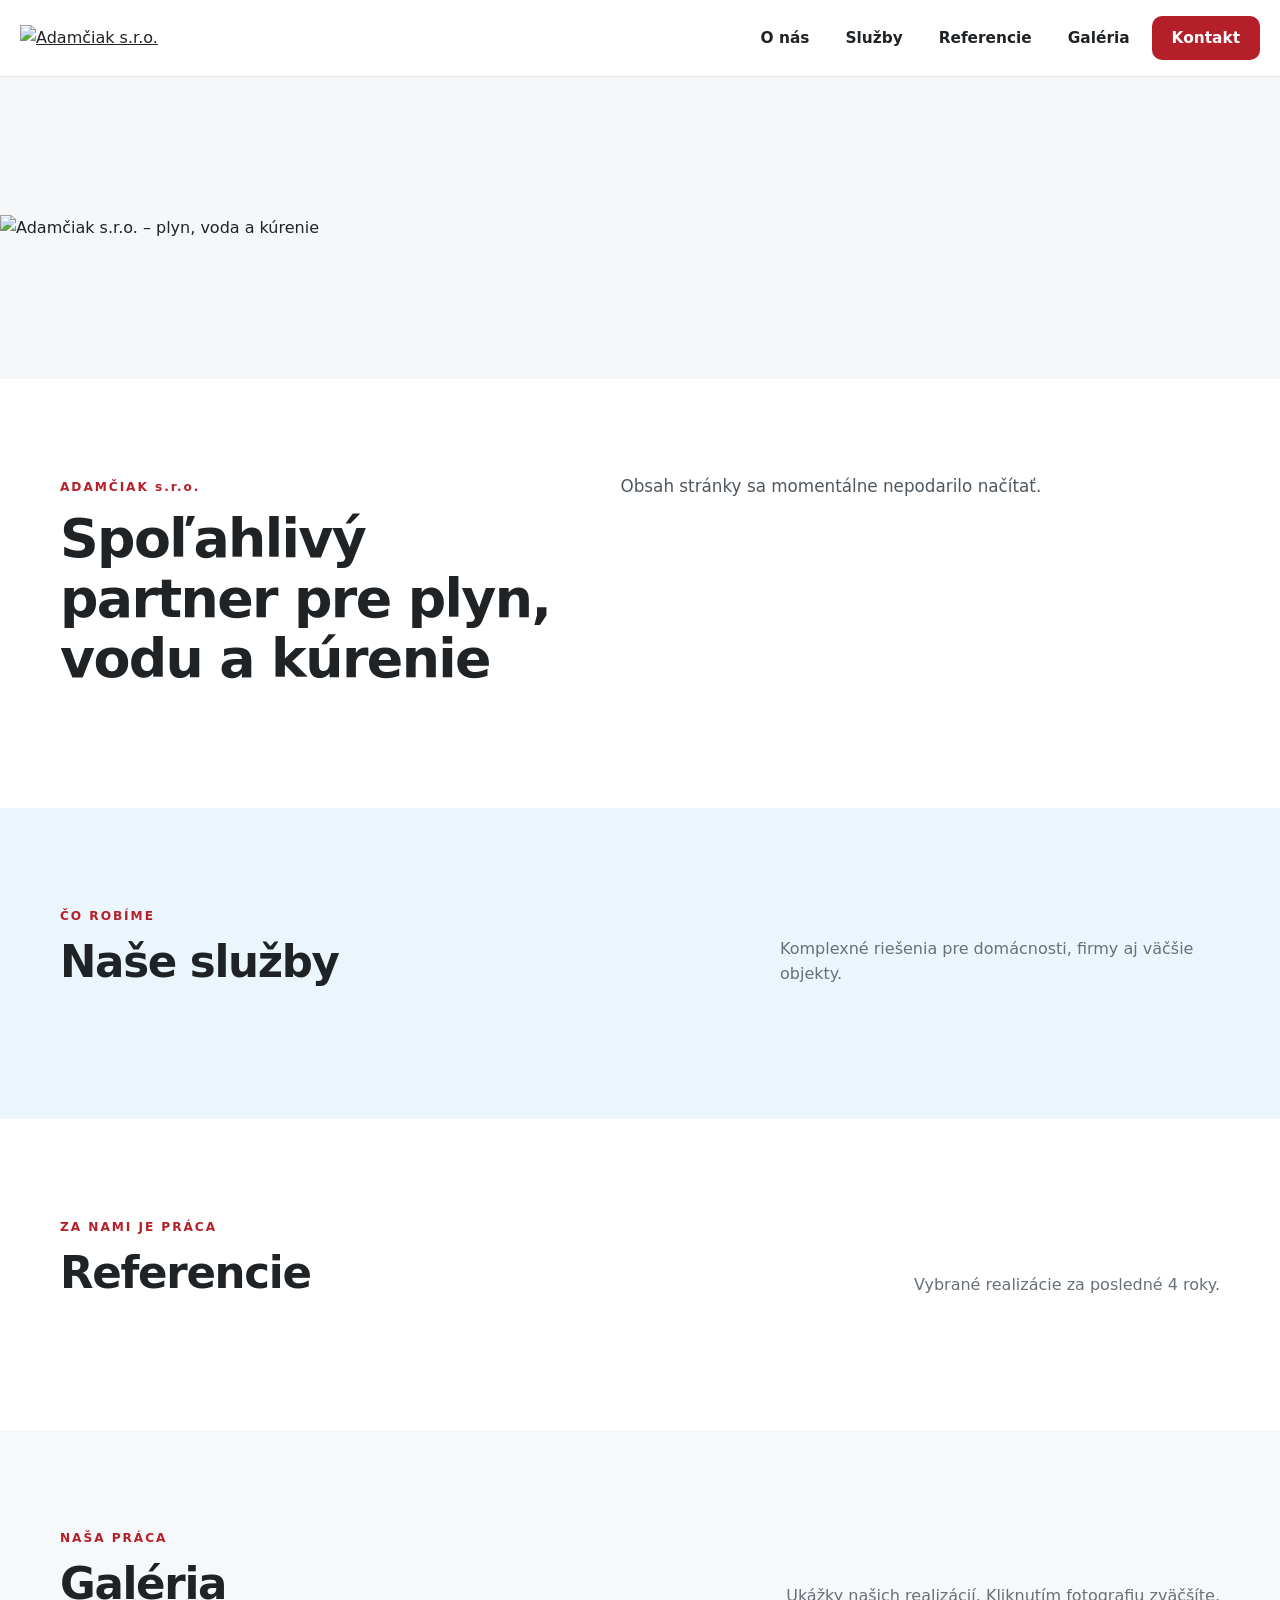
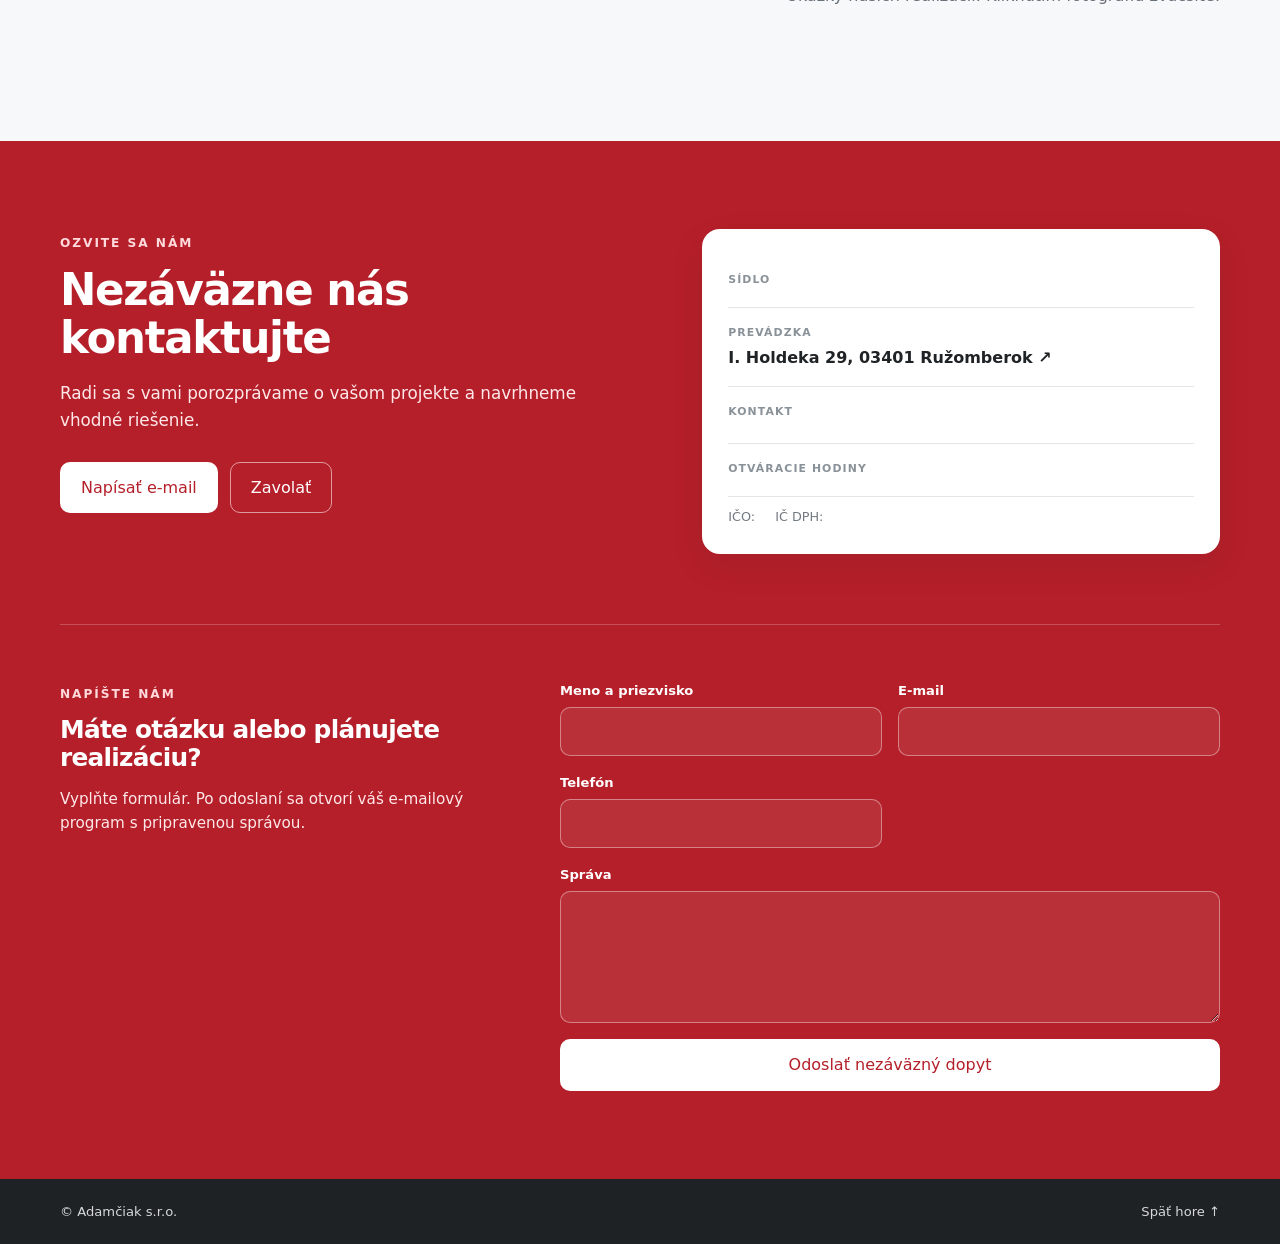
==== index.html @ 1a9e589e "Add files via upload" ====
<!doctype html>
<html lang="sk">
<head>
  <meta charset="utf-8">
  <meta name="viewport" content="width=device-width, initial-scale=1">
  <meta name="description" content="Adamčiak s.r.o. – plyn, voda, kúrenie, tepelné čerpadlá, solárne systémy, servis a odborné prehliadky.">
  <title>Adamčiak s.r.o. | Plyn • Voda • Kúrenie</title>
  <link rel="icon" href="assets/logo.png">
  <link rel="stylesheet" href="styles.css">
</head>
<body>
  <header class="site-header" id="top">
    <div class="nav-wrap">
      <a class="brand" href="#top" aria-label="Adamčiak s.r.o. – domov">
        <img src="assets/logo.png" alt="Adamčiak s.r.o.">
      </a>
      <button class="menu-toggle" aria-label="Otvoriť menu" aria-expanded="false">☰</button>
      <nav class="main-nav">
        <a href="#o-nas">O nás</a>
        <a href="#sluzby">Služby</a>
        <a href="#referencie">Referencie</a>
        <a href="#galeria">Galéria</a>
        <a href="#kontakt" class="nav-cta">Kontakt</a>
      </nav>
    </div>
  </header>

  <main>
    <section class="hero" aria-label="Adamčiak s.r.o.">
      <img src="assets/hero.png" alt="Adamčiak s.r.o. – plyn, voda a kúrenie">
    </section>

    <section class="intro section">
      <div class="container intro-grid">
        <div>
          <span class="eyebrow">ADAMČIAK s.r.o.</span>
          <h1 id="about-title">Spoľahlivý partner pre plyn, vodu a kúrenie</h1>
        </div>
        <div id="about-copy"></div>
      </div>
      <div class="container pillar-row" id="pillars"></div>
    </section>

    <section class="section services-section" id="sluzby">
      <div class="container">
        <div class="section-heading">
          <div>
            <span class="eyebrow">ČO ROBÍME</span>
            <h2>Naše služby</h2>
          </div>
          <p>Komplexné riešenia pre domácnosti, firmy aj väčšie objekty.</p>
        </div>
        <div class="services-grid" id="services-grid"></div>
      </div>
    </section>

    <section class="section references-section" id="referencie">
      <div class="container">
        <div class="section-heading">
          <div>
            <span class="eyebrow">ZA NAMI JE PRÁCA</span>
            <h2>Referencie</h2>
          </div>
          <p>Vybrané realizácie za posledné 4 roky.</p>
        </div>
        <div class="references-list" id="references-list"></div>
      </div>
    </section>

    <section class="section gallery-section" id="galeria">
      <div class="container">
        <div class="section-heading">
          <div>
            <span class="eyebrow">NAŠA PRÁCA</span>
            <h2>Galéria</h2>
          </div>
          <p>Ukážky našich realizácií. Kliknutím fotografiu zväčšíte.</p>
        </div>
        <div class="gallery-grid" id="gallery-grid"></div>
      </div>
    </section>

    <section class="section blog-section" id="blog" hidden>
      <div class="container">
        <div class="section-heading">
          <div>
            <span class="eyebrow">NOVINKY</span>
            <h2>Blog</h2>
          </div>
          <p>Novinky a užitočné informácie od Adamčiak s.r.o.</p>
        </div>
        <div class="blog-grid" id="blog-grid"></div>
      </div>
    </section>

    <section class="contact-section" id="kontakt">
      <div class="container contact-grid">
        <div>
          <span class="eyebrow eyebrow-light">OZVITE SA NÁM</span>
          <h2>Nezáväzne nás kontaktujte</h2>
          <p>Radi sa s vami porozprávame o vašom projekte a navrhneme vhodné riešenie.</p>
          <div class="contact-actions">
            <a id="email-button" class="button button-light" href="#">Napísať e-mail</a>
            <a id="phone-button" class="button button-outline" href="#">Zavolať</a>
          </div>
        </div>

        <div class="contact-card">
          <div class="contact-item">
            <span class="contact-label">Sídlo</span>
            <span id="registered-address"></span>
          </div>
          <div class="contact-item">
            <span class="contact-label">Prevádzka</span>
            <a id="map-link" href="#" target="_blank" rel="noopener">I. Holdeka 29, 03401 Ružomberok <span>↗</span></a>
          </div>
          <div class="contact-item">
            <span class="contact-label">Kontakt</span>
            <a id="contact-email" href="#"></a>
            <a id="contact-phone" href="#"></a>
          </div>
          <div class="contact-item">
            <span class="contact-label">Otváracie hodiny</span>
            <span id="hours"></span>
          </div>
          <div class="contact-meta">
            <span>IČO: <strong id="ico"></strong></span>
            <span>IČ DPH: <strong id="icdph"></strong></span>
          </div>
        </div>
      </div>

      <div class="container form-wrap">
        <div class="form-intro">
          <span class="eyebrow eyebrow-light">NAPÍŠTE NÁM</span>
          <h3>Máte otázku alebo plánujete realizáciu?</h3>
          <p>Vyplňte formulár. Po odoslaní sa otvorí váš e-mailový program s pripravenou správou.</p>
        </div>
        <form id="contact-form" class="contact-form">
          <label>Meno a priezvisko<input name="name" required autocomplete="name"></label>
          <label>E-mail<input name="email" type="email" required autocomplete="email"></label>
          <label>Telefón<input name="phone" autocomplete="tel"></label>
          <label>Správa<textarea name="message" rows="5" required></textarea></label>
          <button class="button button-light" type="submit">Odoslať nezáväzný dopyt</button>
        </form>
      </div>
    </section>
  </main>

  <footer class="footer">
    <div class="container footer-inner">
      <span>© <span id="year"></span> Adamčiak s.r.o.</span>
      <a href="#top">Späť hore ↑</a>
    </div>
  </footer>

  <div class="lightbox" id="lightbox" aria-hidden="true">
    <button class="lightbox-close" aria-label="Zavrieť">×</button>
    <button class="lightbox-prev" aria-label="Predchádzajúca fotografia">‹</button>
    <img id="lightbox-image" alt="">
    <button class="lightbox-next" aria-label="Ďalšia fotografia">›</button>
  </div>

  <script src="script.js"></script>
</body>
</html>
---- styles.css ----
:root{
  --red:#b51f29;
  --red-dark:#941922;
  --yellow:#f2b90b;
  --blue:#126db3;
  --blue-light:#eaf6fb;
  --ink:#202326;
  --muted:#687078;
  --line:#e3e7ea;
  --white:#fff;
  --soft:#f7f8f9;
  --shadow:0 12px 35px rgba(22,32,40,.08);
  --radius:18px;
}
*{box-sizing:border-box}
html{scroll-behavior:smooth}
body{margin:0;font-family:Inter,ui-sans-serif,system-ui,-apple-system,BlinkMacSystemFont,"Segoe UI",sans-serif;color:var(--ink);background:#fff;line-height:1.6}
img{max-width:100%;display:block}
a{color:inherit}
.container{width:min(1160px,calc(100% - 40px));margin-inline:auto}
.site-header{position:sticky;top:0;z-index:50;background:rgba(255,255,255,.96);backdrop-filter:blur(14px);border-bottom:1px solid rgba(227,231,234,.9)}
.nav-wrap{width:min(1240px,calc(100% - 32px));height:76px;margin:auto;display:flex;align-items:center;justify-content:space-between;gap:24px}
.brand{width:178px;display:block}
.brand img{width:100%;height:auto}
.main-nav{display:flex;align-items:center;gap:8px}
.main-nav a{text-decoration:none;font-weight:650;font-size:.96rem;padding:10px 14px;border-radius:10px}
.main-nav a:hover{background:var(--blue-light)}
.main-nav .nav-cta{background:var(--red);color:#fff;padding-inline:20px}
.menu-toggle{display:none;border:0;background:transparent;font-size:28px;cursor:pointer}
.hero{background:#f5f7f8;min-height:clamp(220px,33.5vh,440px);display:flex;align-items:center;justify-content:center;overflow:hidden}
.hero img{width:100%;height:100%;max-height:440px;object-fit:contain;object-position:center}
.section{padding:94px 0}
.intro{padding-bottom:70px}
.intro-grid{display:grid;grid-template-columns:.9fr 1.1fr;gap:70px;align-items:start}
.eyebrow{display:inline-block;color:var(--red);font-size:.76rem;letter-spacing:.16em;font-weight:800;margin-bottom:12px}
.eyebrow-light{color:#ffd9dc}
h1,h2,h3{line-height:1.12;letter-spacing:-.03em;margin:0}
h1{font-size:clamp(2.2rem,4.2vw,4.2rem);max-width:680px}
h2{font-size:clamp(2rem,3.4vw,3rem)}
h3{font-size:1.55rem}
#about-copy p{margin:0 0 18px;color:#4f575e;font-size:1.05rem}
#about-copy .highlight{font-size:1.13rem;color:var(--ink);font-weight:650}
#about-copy .closing{margin-top:22px}
.signature{font-weight:750;color:var(--red)}
.pillar-row{display:grid;grid-template-columns:repeat(4,1fr);gap:14px;margin-top:48px}
.pillar{border-top:4px solid var(--red);background:var(--soft);padding:20px 18px;font-weight:800}
.pillar:nth-child(2){border-color:var(--blue)}
.pillar:nth-child(3){border-color:var(--yellow)}
.pillar:nth-child(4){border-color:#2f3337}
.services-section{background:var(--blue-light)}
.section-heading{display:flex;justify-content:space-between;gap:40px;align-items:end;margin-bottom:38px}
.section-heading>p{max-width:440px;margin:0;color:var(--muted)}
.services-grid{display:grid;grid-template-columns:repeat(2,1fr);gap:16px}
.service-card{background:#fff;border:1px solid rgba(18,109,179,.1);border-radius:16px;overflow:hidden;box-shadow:0 8px 25px rgba(33,89,112,.06)}
.service-card button{width:100%;display:flex;align-items:center;justify-content:space-between;gap:20px;padding:24px 26px;border:0;background:#fff;color:var(--ink);font:inherit;font-weight:800;font-size:1.08rem;text-align:left;cursor:pointer}
.service-card button:hover{background:#fbfdfe}
.service-card .mark{width:10px;height:10px;border-radius:50%;background:var(--red);flex:0 0 auto}
.service-card:nth-child(3n+2) .mark{background:var(--blue)}
.service-card:nth-child(3n) .mark{background:var(--yellow)}
.service-card .plus{font-size:1.45rem;line-height:1;color:#87919a;transition:transform .2s}
.service-card.open .plus{transform:rotate(45deg)}
.service-details{max-height:0;overflow:hidden;transition:max-height .3s ease;background:#fff}
.service-details ul{margin:0;padding:0 26px 23px 50px;color:#5c646b}
.service-details li{margin:6px 0}
.service-card.static .service-name{padding:24px 26px;display:flex;align-items:center;gap:18px;font-weight:800;font-size:1.08rem}
.references-section{background:#fff}
.references-list{display:grid;grid-template-columns:repeat(2,1fr);gap:12px 22px;counter-reset:refs}
.reference{display:grid;grid-template-columns:38px 1fr;gap:14px;align-items:start;padding:18px 0;border-top:1px solid var(--line)}
.reference::before{counter-increment:refs;content:counter(refs,decimal-leading-zero);font-weight:850;color:var(--red);font-size:.85rem;padding-top:3px}
.reference span{color:#444c52}
.gallery-section{background:var(--soft)}
.gallery-grid{display:grid;grid-template-columns:repeat(3,1fr);gap:12px}
.gallery-item{border:0;padding:0;background:#dfe4e7;border-radius:14px;overflow:hidden;cursor:zoom-in;aspect-ratio:4/3}
.gallery-item img{width:100%;height:100%;object-fit:cover;transition:transform .35s ease}
.gallery-item:hover img{transform:scale(1.035)}
.blog-section{background:#fff}
.blog-grid{display:grid;grid-template-columns:repeat(3,1fr);gap:18px}
.blog-card{padding:24px;border:1px solid var(--line);border-radius:16px}
.blog-date{color:var(--red);font-size:.78rem;font-weight:800;letter-spacing:.08em}
.blog-card p{color:var(--muted)}
.contact-section{background:var(--red);color:#fff;padding:88px 0}
.contact-grid{display:grid;grid-template-columns:1.05fr .95fr;gap:70px;align-items:start}
.contact-section h2{max-width:620px}
.contact-section p{color:#ffe8ea;max-width:560px;font-size:1.05rem}
.contact-actions{display:flex;gap:12px;margin-top:28px;flex-wrap:wrap}
.button{display:inline-flex;align-items:center;justify-content:center;min-height:48px;padding:12px 20px;border-radius:10px;border:1px solid transparent;text-decoration:none;font-weight:800;cursor:pointer;font:inherit}
.button-light{background:#fff;color:var(--red)}
.button-outline{background:transparent;color:#fff;border-color:rgba(255,255,255,.55)}
.button-outline:hover{background:rgba(255,255,255,.1)}
.contact-card{background:#fff;color:var(--ink);border-radius:18px;padding:26px;box-shadow:var(--shadow)}
.contact-item{padding:16px 0;border-bottom:1px solid var(--line);display:flex;flex-direction:column;gap:3px}
.contact-item:last-of-type{border-bottom:0}
.contact-item a{text-decoration:none;font-weight:700}
.contact-item a:hover{color:var(--red)}
.contact-label{text-transform:uppercase;letter-spacing:.1em;font-size:.68rem;font-weight:850;color:#8a9299}
.contact-meta{display:flex;gap:20px;flex-wrap:wrap;margin-top:10px;color:#737b82;font-size:.8rem}
.form-wrap{margin-top:70px;padding-top:55px;border-top:1px solid rgba(255,255,255,.22);display:grid;grid-template-columns:.8fr 1.2fr;gap:60px}
.form-intro p{font-size:.95rem}
.contact-form{display:grid;grid-template-columns:1fr 1fr;gap:16px}
.contact-form label{display:flex;flex-direction:column;gap:6px;font-size:.82rem;font-weight:750}
.contact-form label:nth-child(4),.contact-form button{grid-column:1/-1}
.contact-form input,.contact-form textarea{font:inherit;border:1px solid rgba(255,255,255,.4);background:rgba(255,255,255,.08);color:#fff;border-radius:10px;padding:13px 14px;outline:none}
.contact-form input:focus,.contact-form textarea:focus{border-color:#fff;background:rgba(255,255,255,.12)}
.contact-form textarea{resize:vertical}
.footer{background:#1f2225;color:#d5d9dc;padding:22px 0}
.footer-inner{display:flex;justify-content:space-between;gap:20px;font-size:.82rem}
.footer a{text-decoration:none}
.lightbox{position:fixed;inset:0;background:rgba(7,10,12,.92);z-index:100;display:none;align-items:center;justify-content:center;padding:50px}
.lightbox.show{display:flex}
.lightbox img{max-width:90vw;max-height:88vh;object-fit:contain}
.lightbox button{position:absolute;border:0;background:rgba(255,255,255,.1);color:#fff;width:48px;height:48px;border-radius:50%;font-size:32px;cursor:pointer}
.lightbox-close{top:22px;right:22px}
.lightbox-prev{left:22px;top:50%;transform:translateY(-50%)}
.lightbox-next{right:22px;top:50%;transform:translateY(-50%)}
@media (max-width:900px){
  .nav-wrap{height:68px}
  .brand{width:150px}
  .menu-toggle{display:block}
  .main-nav{position:absolute;left:16px;right:16px;top:74px;background:#fff;border:1px solid var(--line);border-radius:14px;padding:8px;display:none;flex-direction:column;align-items:stretch;box-shadow:var(--shadow)}
  .main-nav.open{display:flex}
  .main-nav a{padding:13px 14px}
  .intro-grid,.contact-grid,.form-wrap{grid-template-columns:1fr;gap:34px}
  .pillar-row{grid-template-columns:repeat(2,1fr)}
  .references-list{grid-template-columns:1fr}
  .gallery-grid{grid-template-columns:repeat(2,1fr)}
  .blog-grid{grid-template-columns:1fr 1fr}
}
@media (max-width:600px){
  .container{width:min(100% - 28px,1160px)}
  .hero{min-height:190px}
  .section{padding:68px 0}
  .intro{padding-bottom:45px}
  .section-heading{display:block}
  .section-heading>p{margin-top:14px}
  .services-grid{grid-template-columns:1fr}
  .pillar-row,.gallery-grid,.blog-grid{grid-template-columns:1fr}
  .contact-section{padding:70px 0}
  .form-wrap{margin-top:52px;padding-top:45px}
  .contact-form{grid-template-columns:1fr}
  .contact-form label:nth-child(4),.contact-form button{grid-column:auto}
  .footer-inner{flex-direction:column}
  .lightbox{padding:20px}
  .lightbox-prev{left:10px}.lightbox-next{right:10px}.lightbox-close{top:10px;right:10px}
}
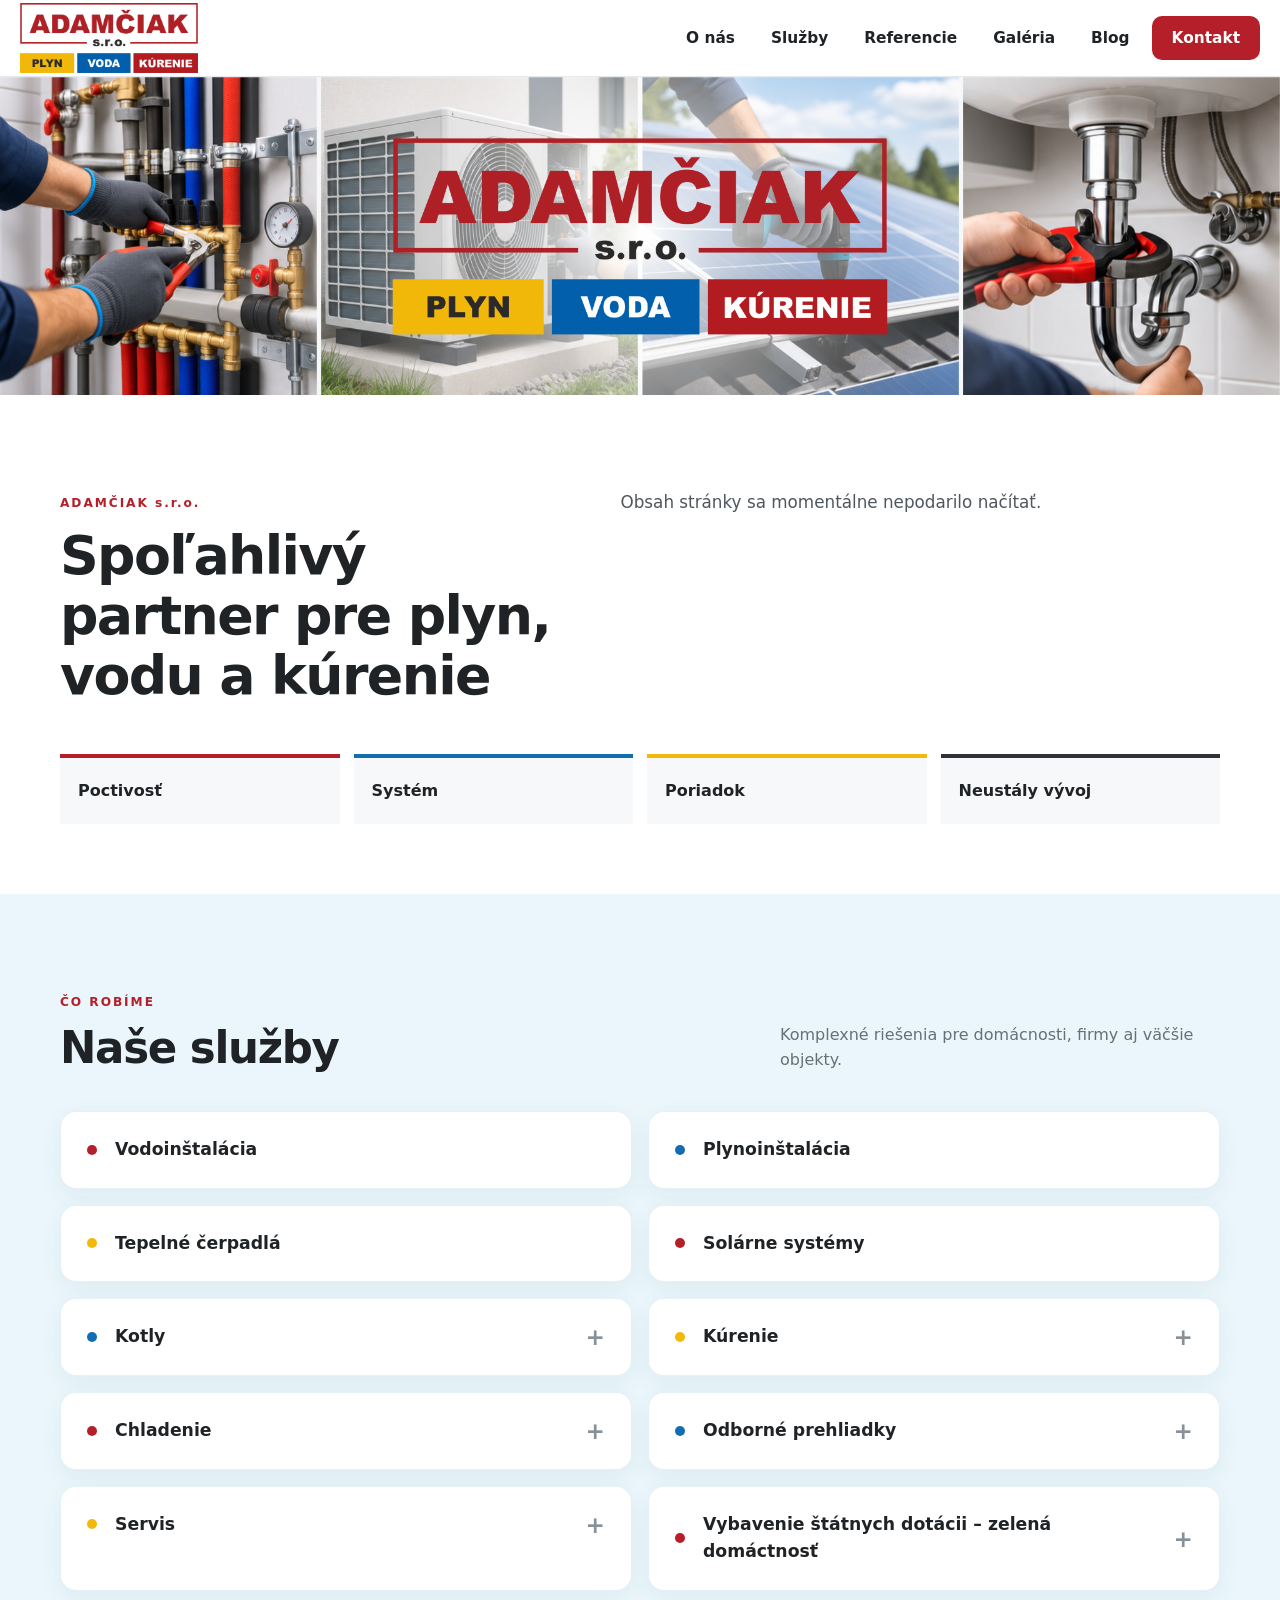
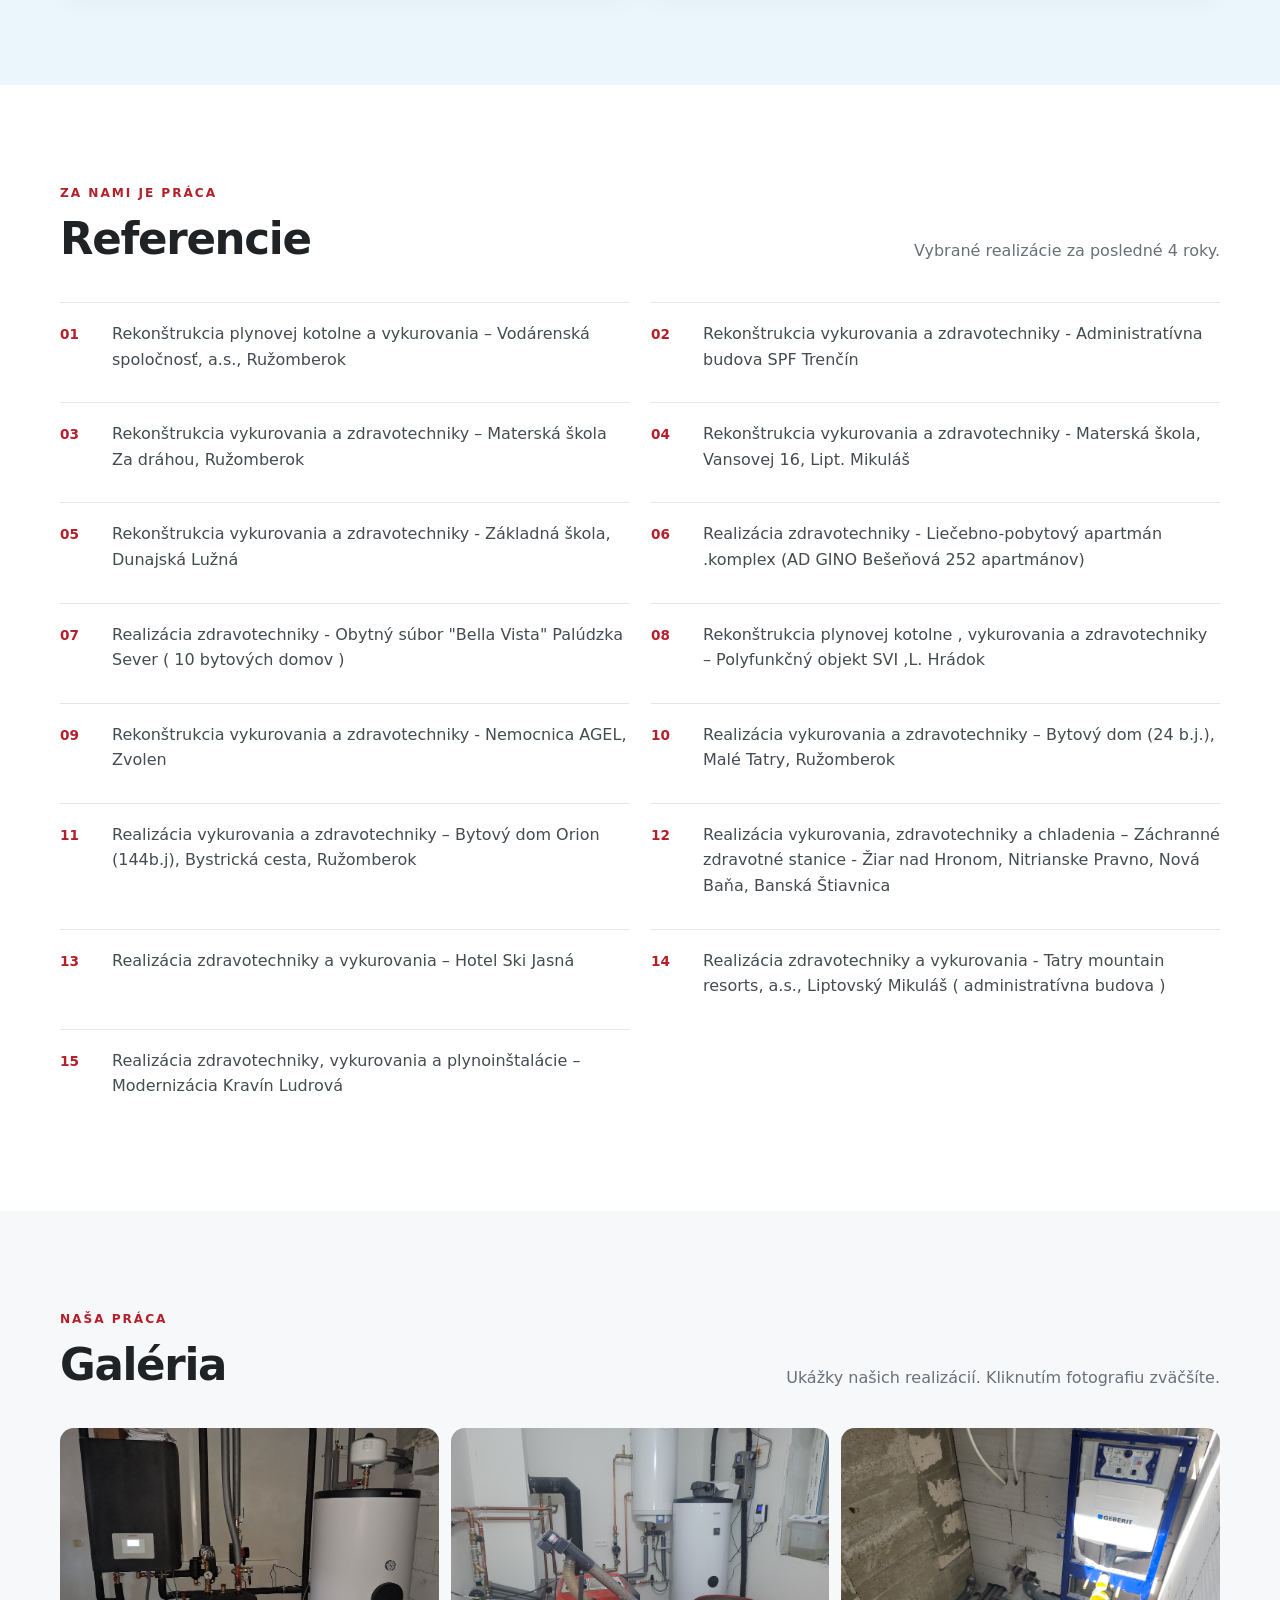
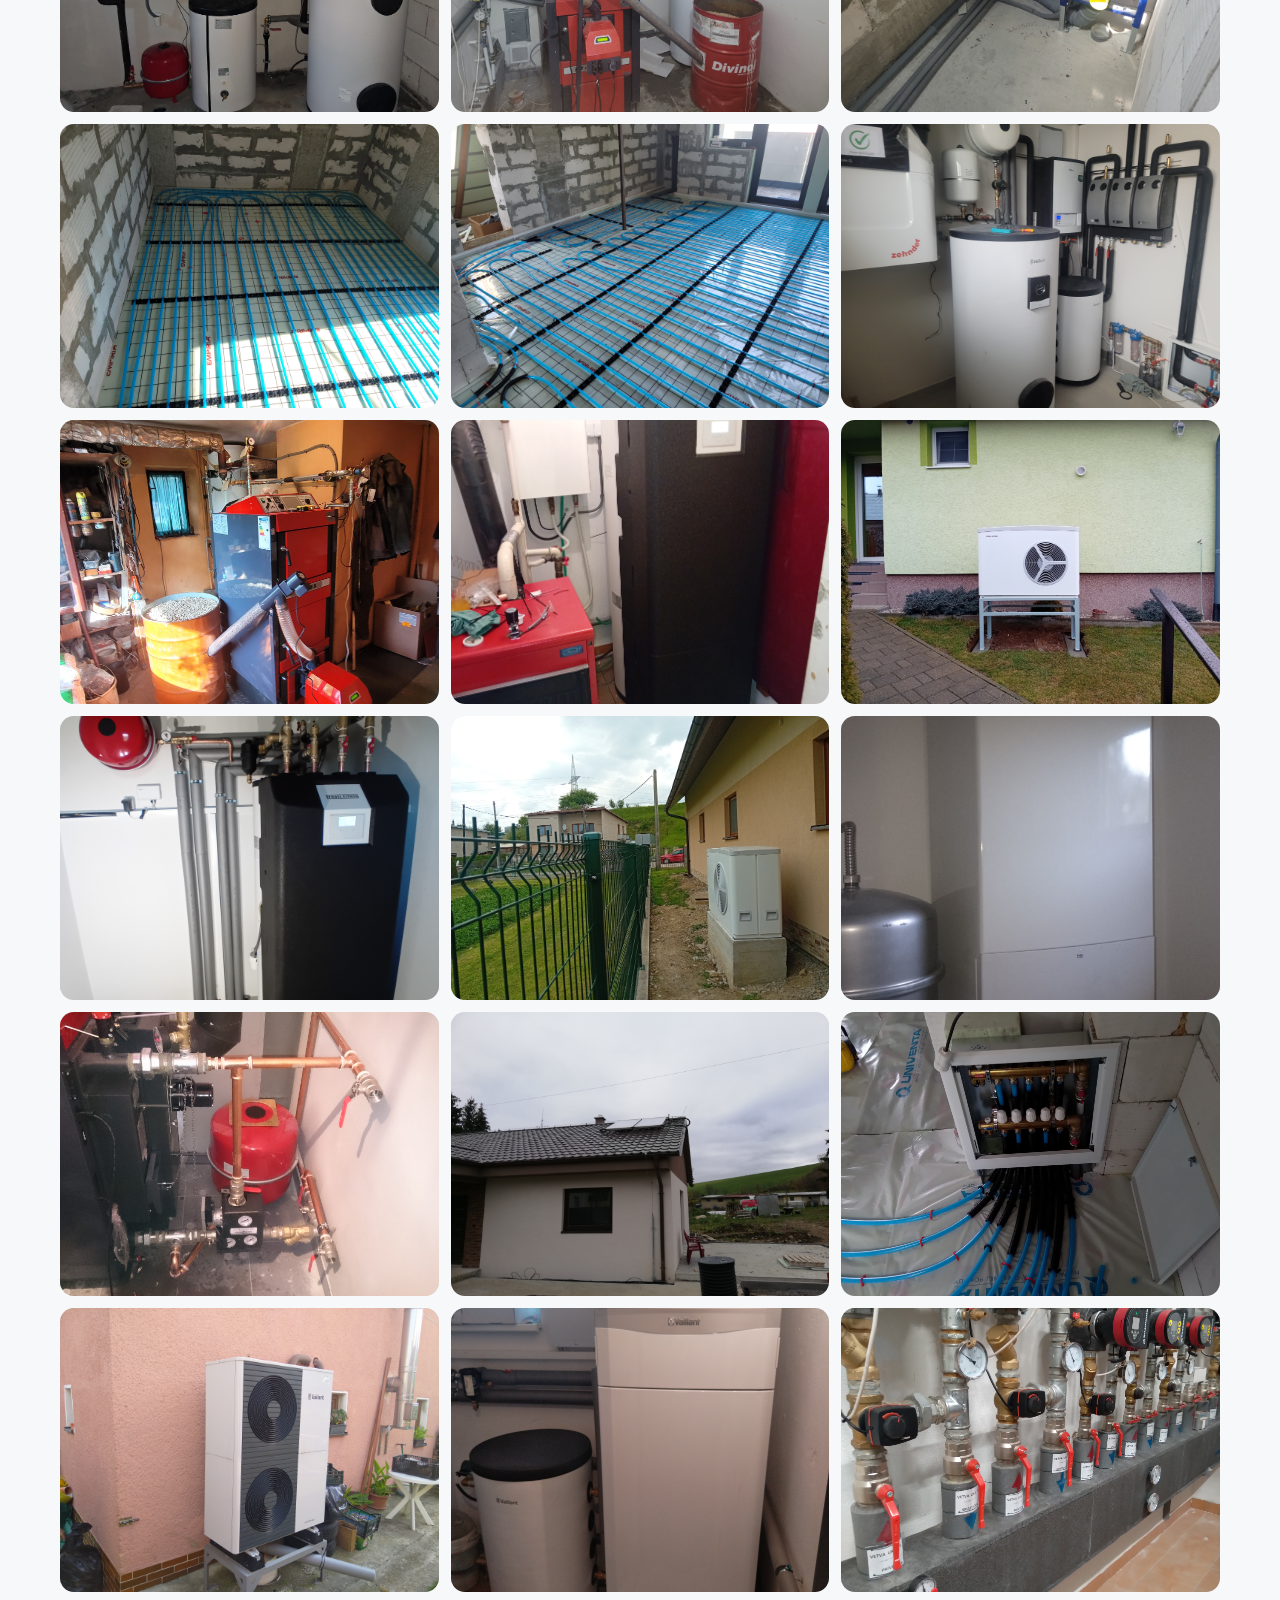
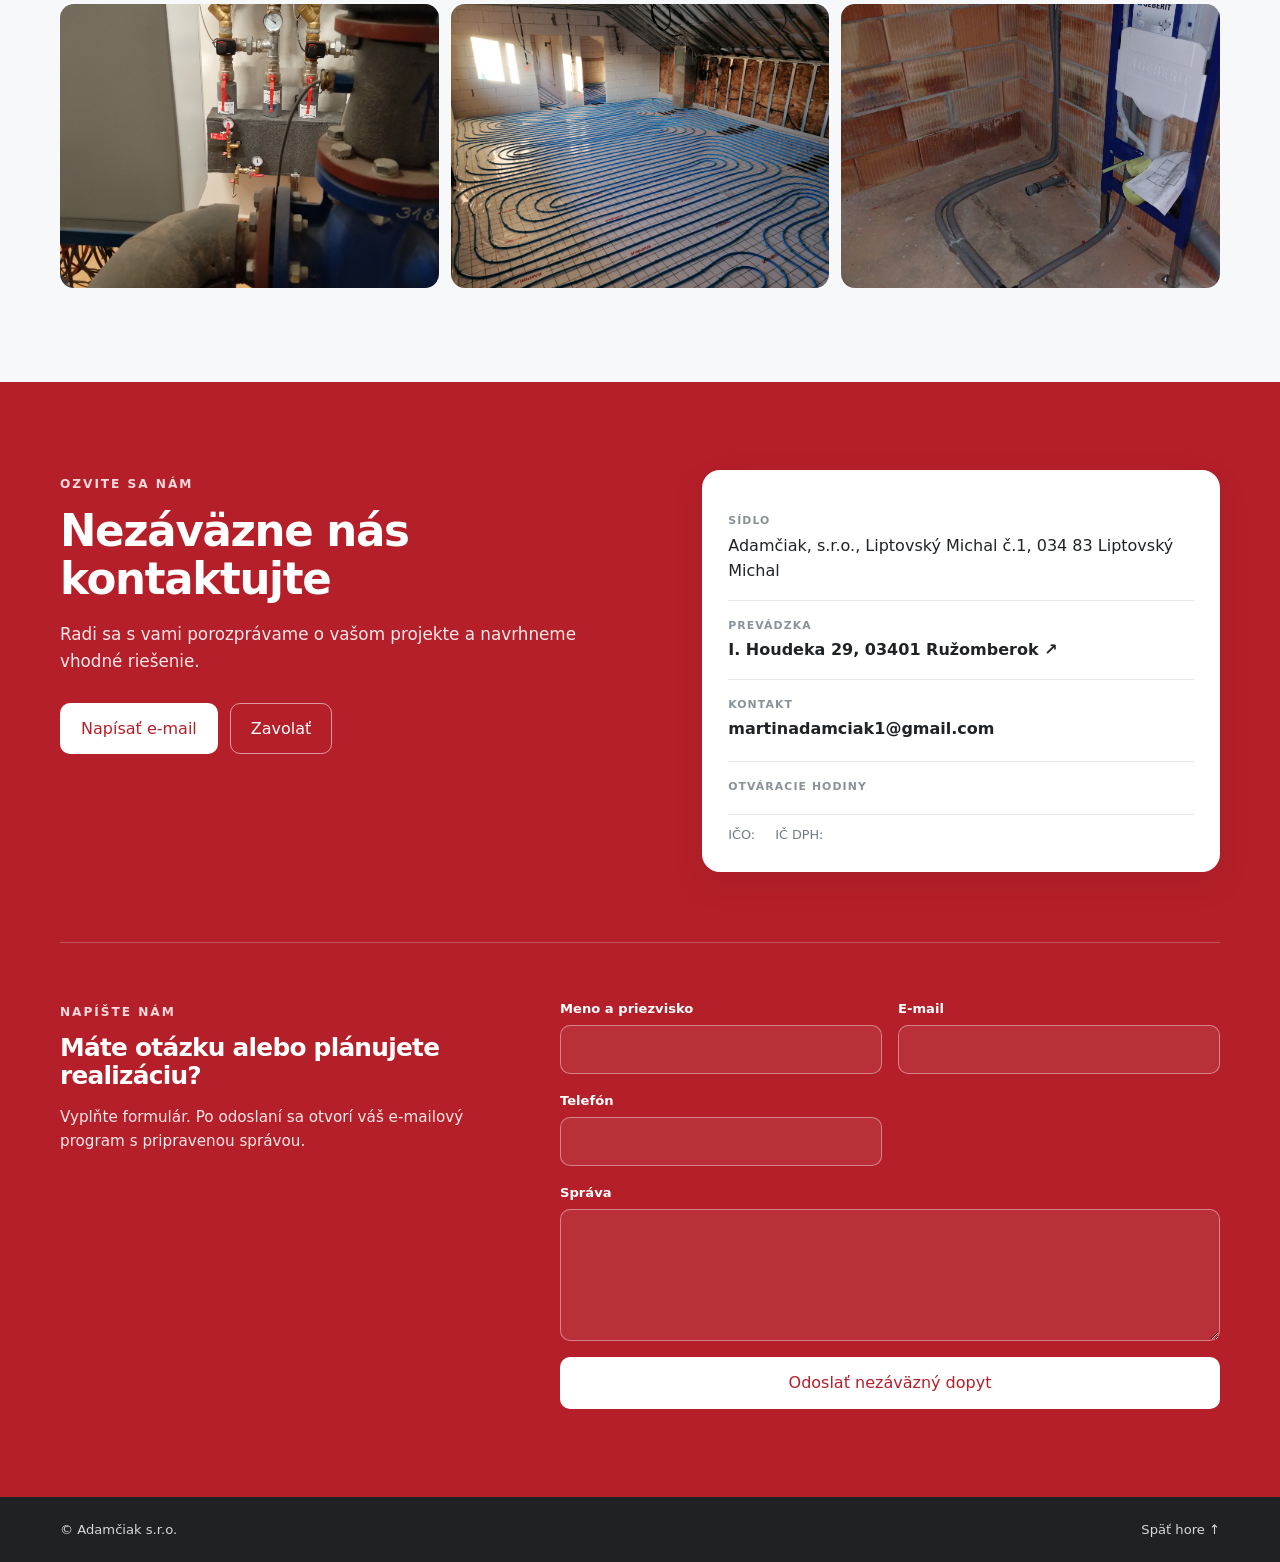
==== commit 43691975: "Add files via upload" ====
--- a/index.html
+++ b/index.html
@@ -20,6 +20,7 @@
         <a href="#sluzby">Služby</a>
         <a href="#referencie">Referencie</a>
         <a href="#galeria">Galéria</a>
+        <a href="#blog">Blog</a>
         <a href="#kontakt" class="nav-cta">Kontakt</a>
       </nav>
     </div>
@@ -80,7 +81,7 @@
       </div>
     </section>
 
-    <section class="section blog-section" id="blog" hidden>
+    <section class="section blog-section" id="blog">
       <div class="container">
         <div class="section-heading">
           <div>
@@ -112,17 +113,18 @@
           </div>
           <div class="contact-item">
             <span class="contact-label">Prevádzka</span>
-            <a id="map-link" href="#" target="_blank" rel="noopener">I. Holdeka 29, 03401 Ružomberok <span>↗</span></a>
+            <a id="map-link" href="#" target="_blank" rel="noopener"><span id="operation-address">I. Houdeka 29, 03401 Ružomberok</span> <span>↗</span></a>
           </div>
           <div class="contact-item">
             <span class="contact-label">Kontakt</span>
             <a id="contact-email" href="#"></a>
-            <a id="contact-phone" href="#"></a>
+            <div id="contact-phones" class="contact-phones"></div>
           </div>
           <div class="contact-item">
             <span class="contact-label">Otváracie hodiny</span>
             <span id="hours"></span>
           </div>
+          <div class="social-links" id="social-links"></div>
           <div class="contact-meta">
             <span>IČO: <strong id="ico"></strong></span>
             <span>IČ DPH: <strong id="icdph"></strong></span>
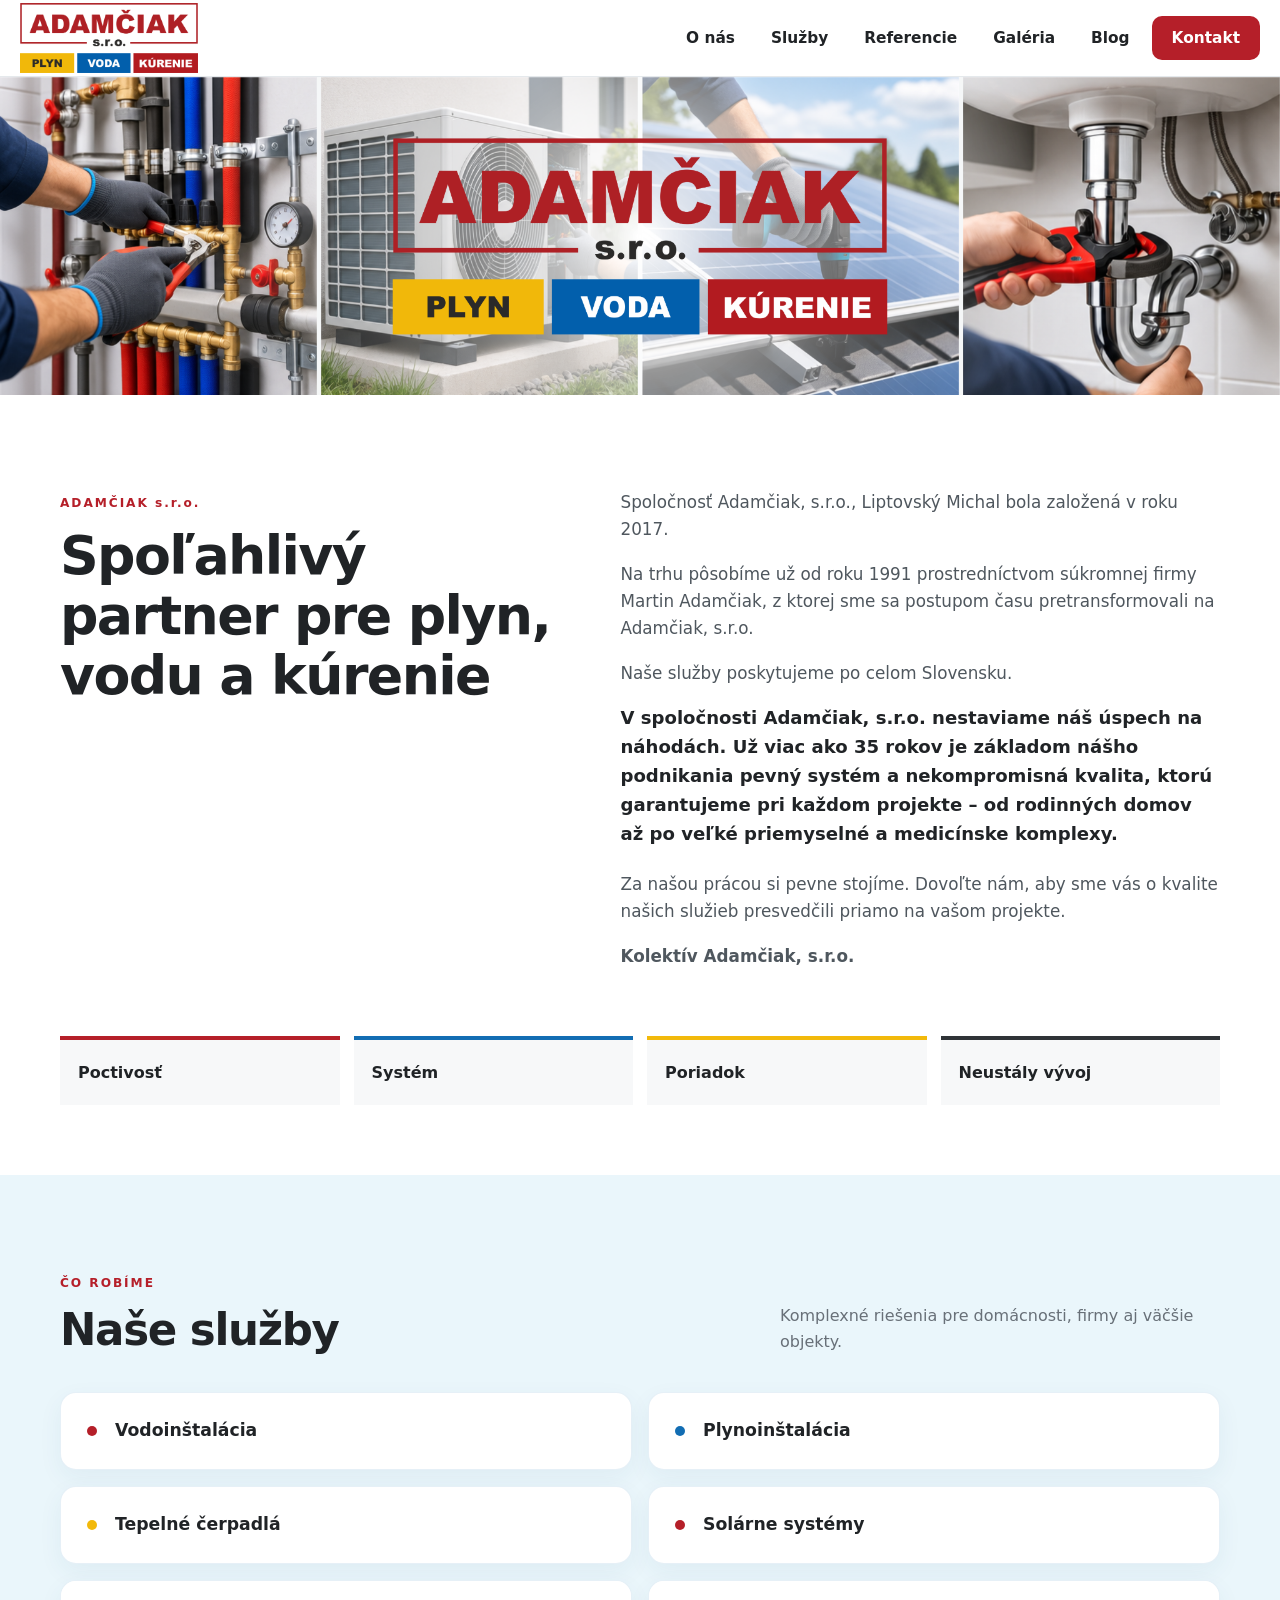
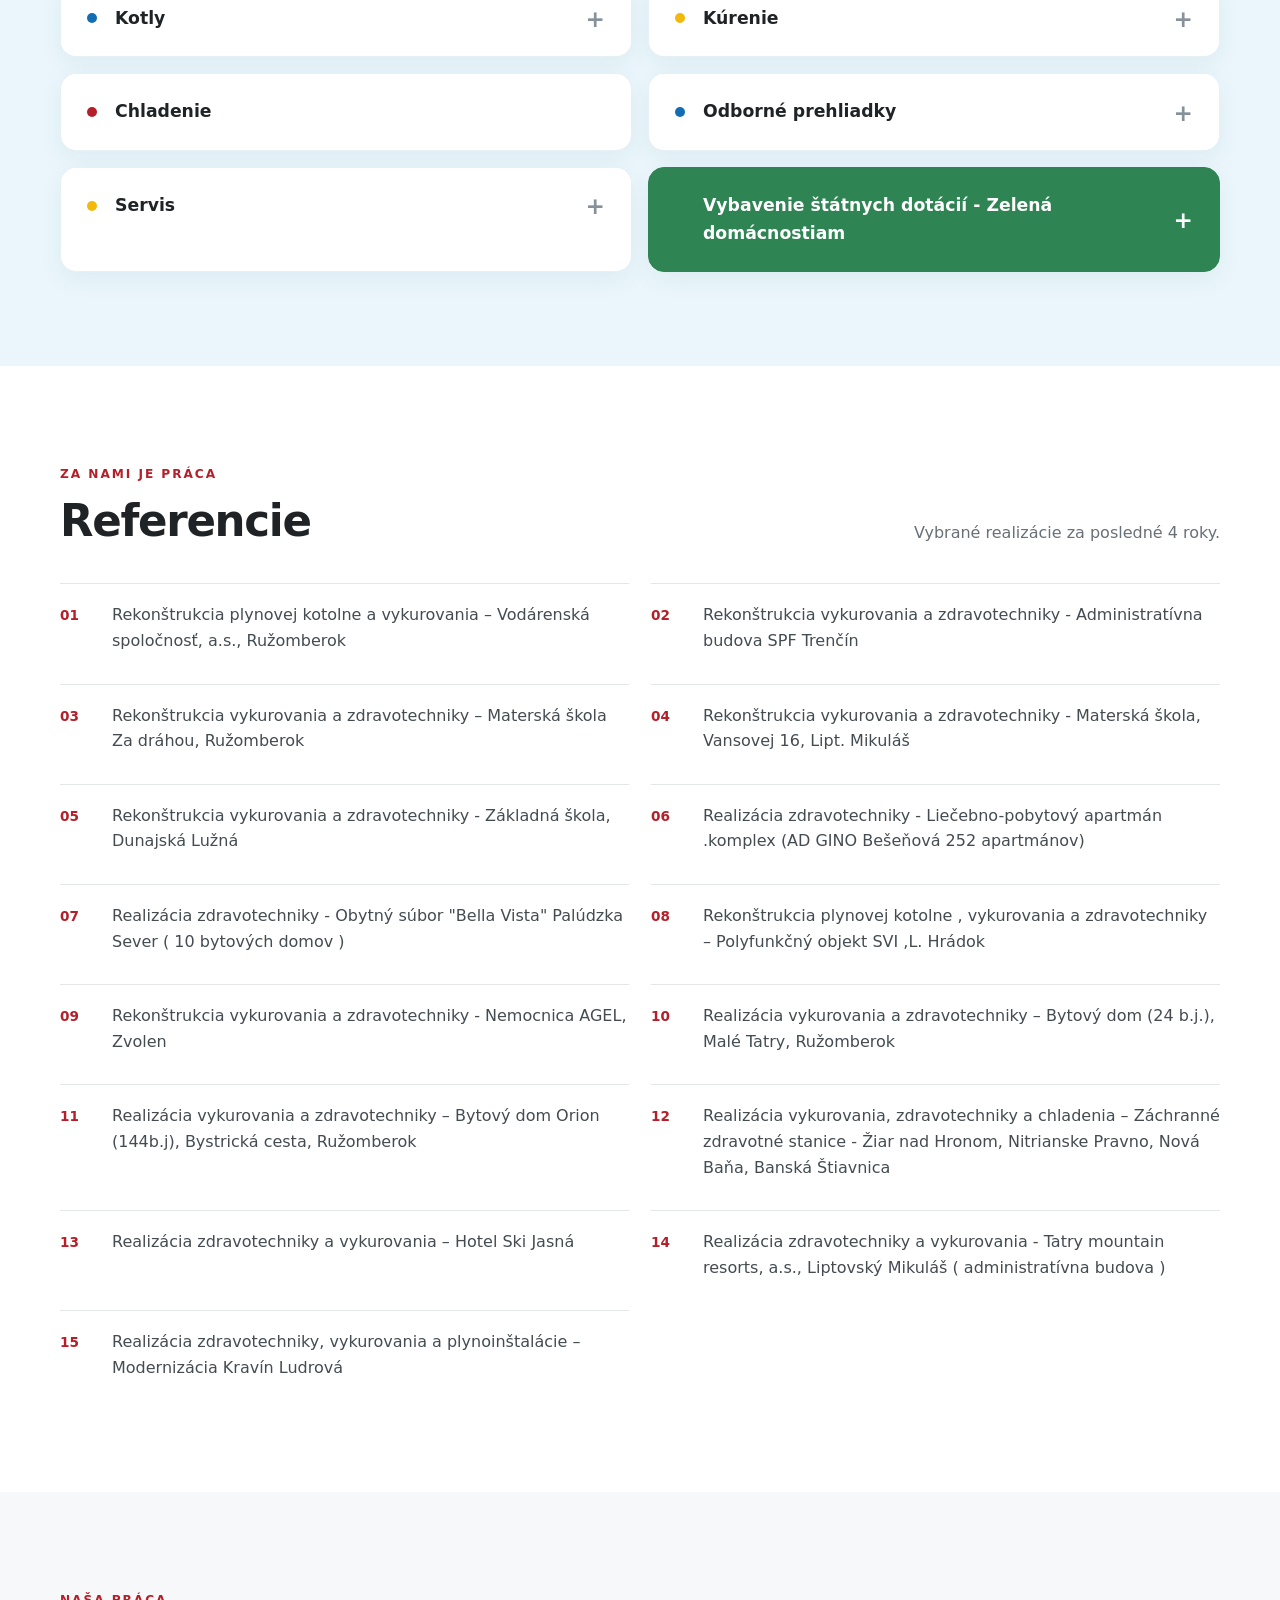
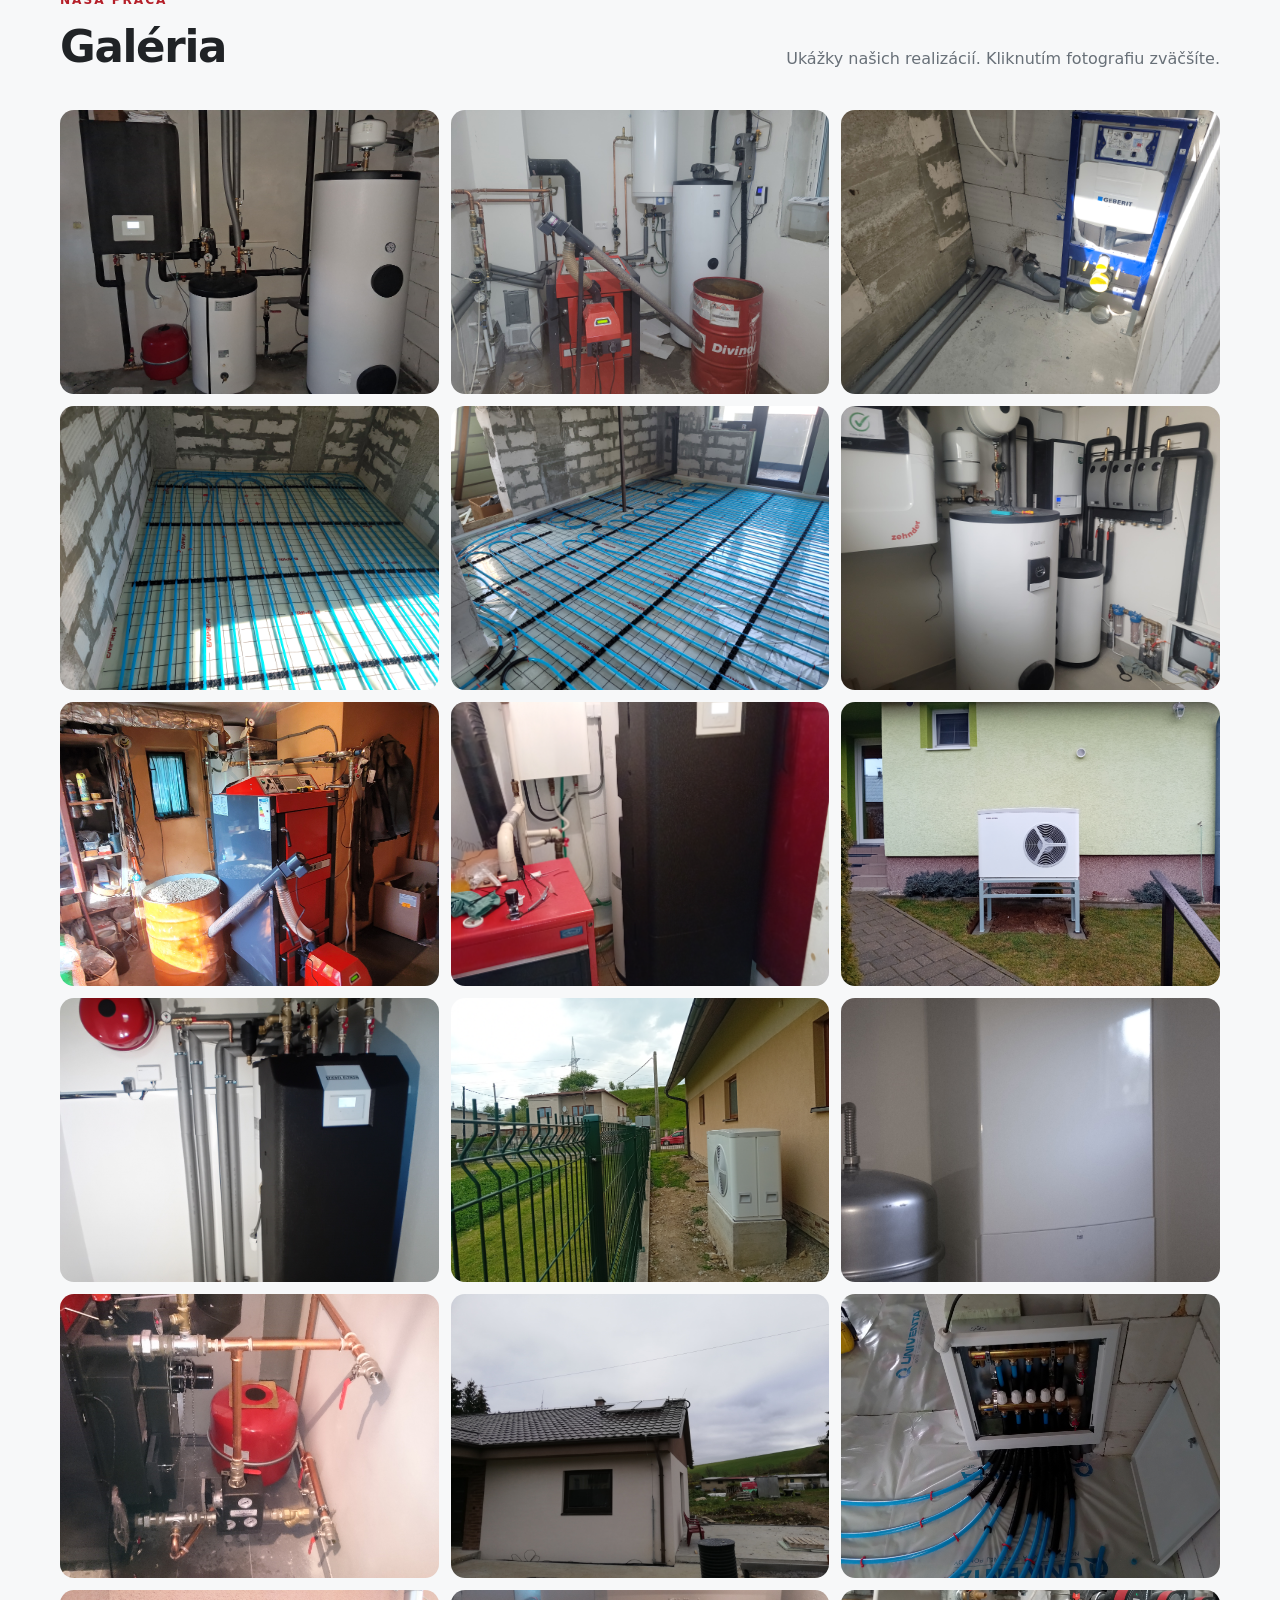
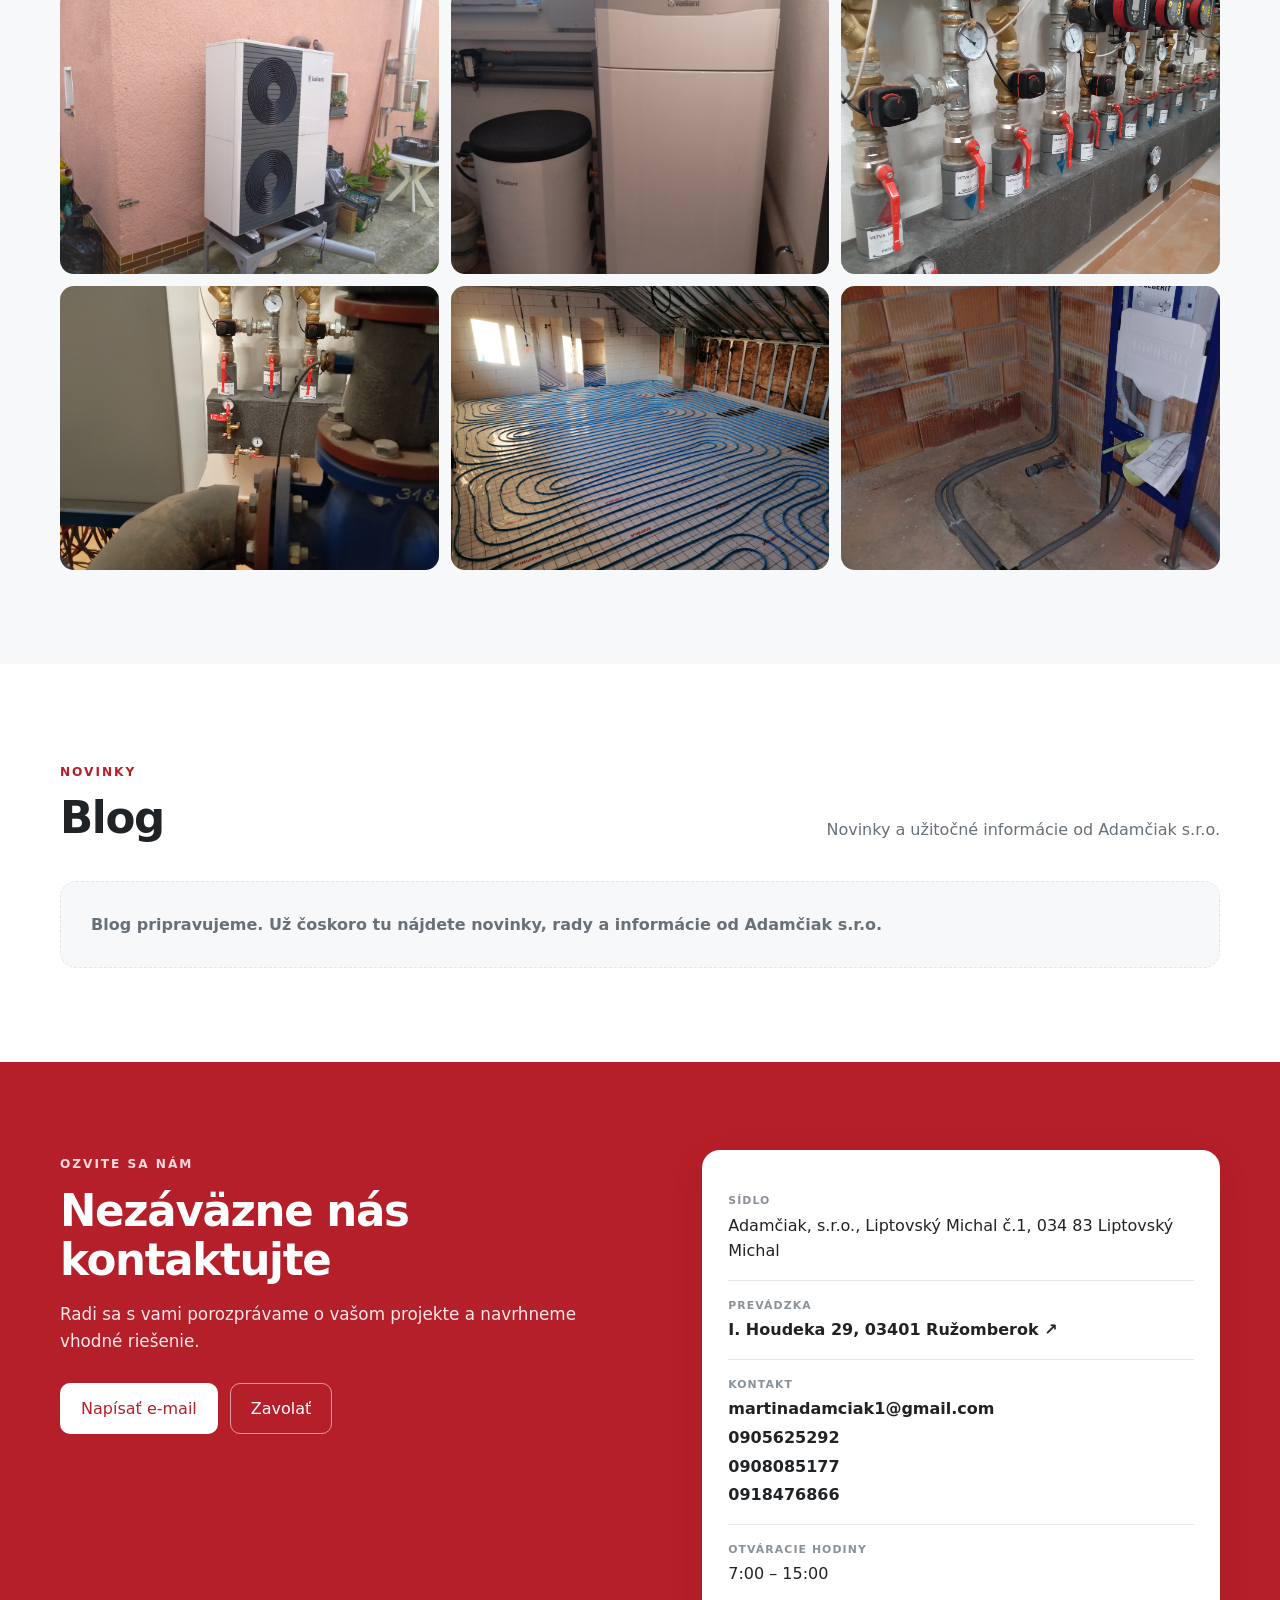
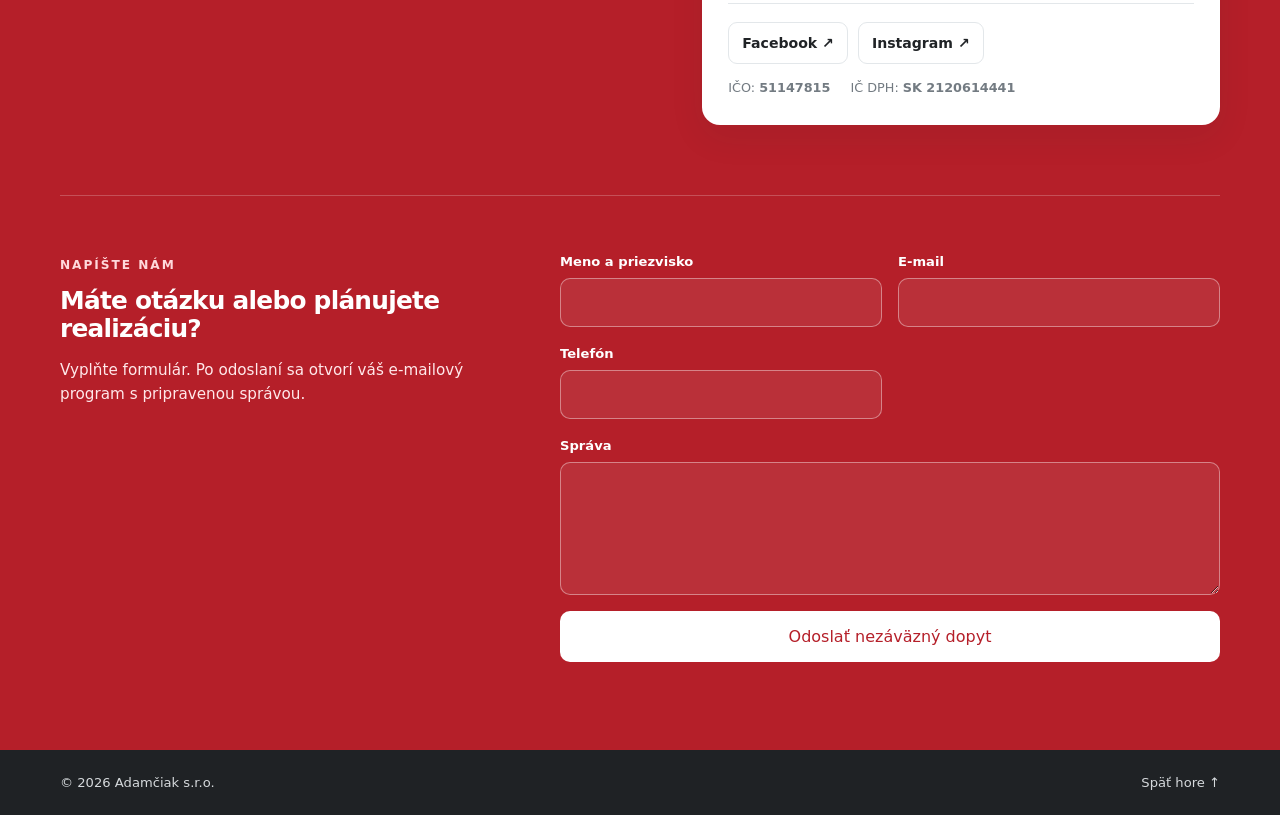
==== commit 943565f1: "Add reference modal structure to index.html" ====
--- a/index.html
+++ b/index.html
@@ -156,6 +156,20 @@
     </div>
   </footer>
 
+
+  <div class="reference-modal" id="reference-modal" aria-hidden="true">
+    <div class="reference-modal-backdrop"></div>
+    <div class="reference-modal-panel" role="dialog" aria-modal="true" aria-labelledby="reference-modal-title">
+      <button class="reference-modal-close" aria-label="Zavrieť">×</button>
+      <div class="reference-modal-content">
+        <span class="eyebrow">REFERENCIA</span>
+        <h3 id="reference-modal-title"></h3>
+        <p id="reference-modal-description"></p>
+        <div class="reference-modal-gallery" id="reference-modal-gallery"></div>
+      </div>
+    </div>
+  </div>
+
   <div class="lightbox" id="lightbox" aria-hidden="true">
     <button class="lightbox-close" aria-label="Zavrieť">×</button>
     <button class="lightbox-prev" aria-label="Predchádzajúca fotografia">‹</button>
--- a/styles.css
+++ b/styles.css
@@ -142,3 +142,33 @@
   .lightbox{padding:20px}
   .lightbox-prev{left:10px}.lightbox-next{right:10px}.lightbox-close{top:10px;right:10px}
 }
+.green-service{border-color:#2f8453;background:#2f8453;}
+.green-service .mark{background:#2f8453 !important;}
+.green-service button{background:#2f8453;color:#fff;} .green-service button:hover{background:#277246;} .green-service .service-name{background:#2f8453;color:#fff;}
+.blog-empty{grid-column:1/-1;border:1px dashed var(--line);border-radius:16px;padding:30px;color:var(--muted);background:var(--soft);font-weight:650;}
+.contact-phones{display:flex;flex-direction:column;gap:3px;}
+.contact-phone-link{font-weight:700;text-decoration:none;}
+.contact-phone-link:hover{color:var(--red);}
+.social-links{display:flex;gap:10px;flex-wrap:wrap;padding:18px 0 4px;}
+.social-link{display:inline-flex;align-items:center;padding:9px 13px;border:1px solid var(--line);border-radius:9px;text-decoration:none;font-weight:750;font-size:.88rem;}
+.social-link:hover{background:var(--soft);color:var(--red);}
+
+.reference{appearance:none;background:none;border-left:0;border-right:0;border-bottom:0;width:100%;text-align:left;cursor:pointer;font:inherit;}
+.reference:hover span{text-decoration:underline;text-underline-offset:4px;}
+.reference-modal{position:fixed;inset:0;z-index:120;display:none;align-items:center;justify-content:center;padding:24px;}
+.reference-modal.show{display:flex;}
+.reference-modal-backdrop{position:absolute;inset:0;background:rgba(7,10,12,.72);backdrop-filter:blur(3px);}
+.reference-modal-panel{position:relative;z-index:1;width:min(920px,94vw);max-height:90vh;overflow:auto;background:#fff;border-radius:22px;box-shadow:0 24px 80px rgba(0,0,0,.28);}
+.reference-modal-content{padding:34px;}
+.reference-modal-content h3{margin:6px 0 10px;font-size:clamp(1.5rem,3vw,2.2rem);}
+.reference-modal-content p{color:var(--muted);margin:0 0 22px;}
+.reference-modal-close{position:absolute;right:16px;top:14px;border:0;background:var(--soft);width:42px;height:42px;border-radius:50%;font-size:28px;line-height:1;cursor:pointer;z-index:2;}
+.reference-modal-gallery{display:grid;grid-template-columns:repeat(3,1fr);gap:12px;}
+.reference-photo{border:0;padding:0;background:none;border-radius:14px;overflow:hidden;cursor:pointer;aspect-ratio:4/3;}
+.reference-photo img{width:100%;height:100%;object-fit:cover;display:block;transition:transform .25s ease;}
+.reference-photo:hover img{transform:scale(1.03);}
+@media(max-width:700px){.reference-modal{padding:10px}.reference-modal-content{padding:24px 18px}.reference-modal-gallery{grid-template-columns:1fr 1fr}}
+
+.green-service .plus{color:#fff;}
+.green-service .service-details{background:#2f8453;color:#fff;}
+.green-service .service-details ul{color:#fff;}
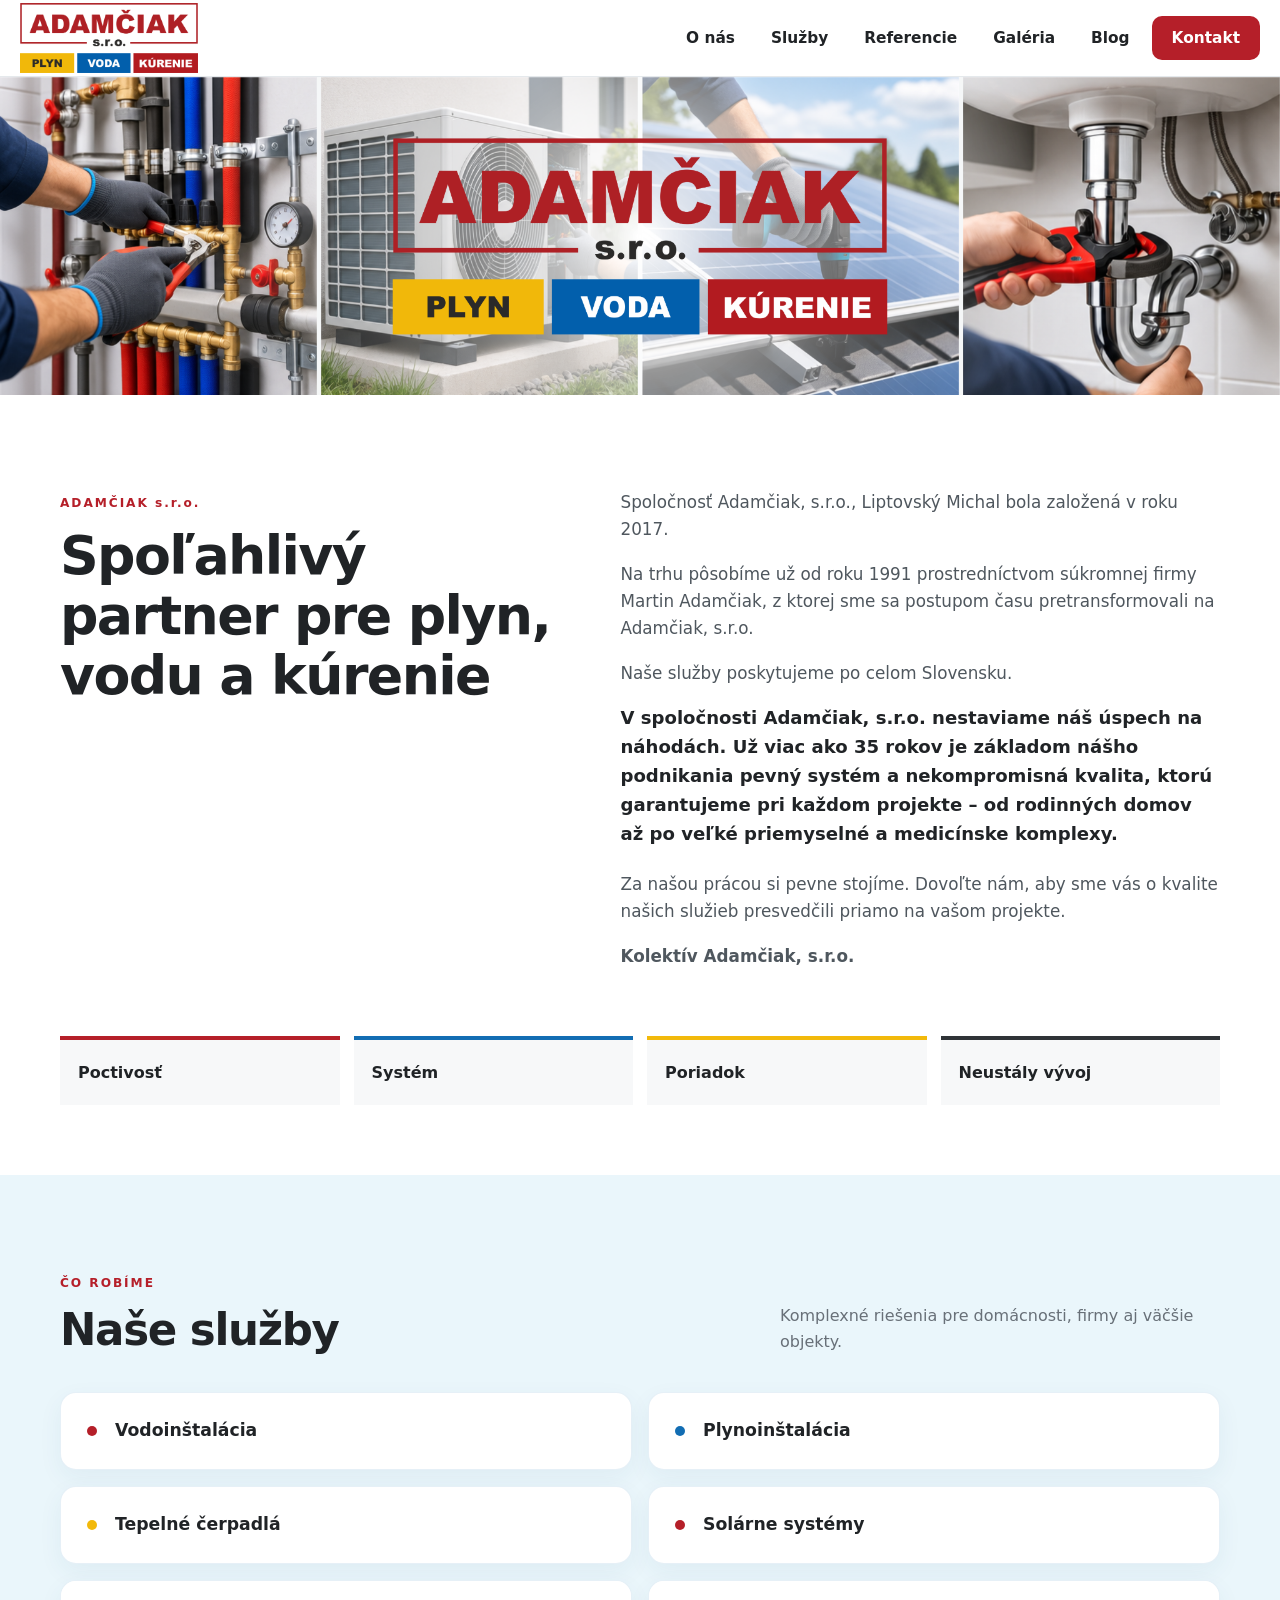
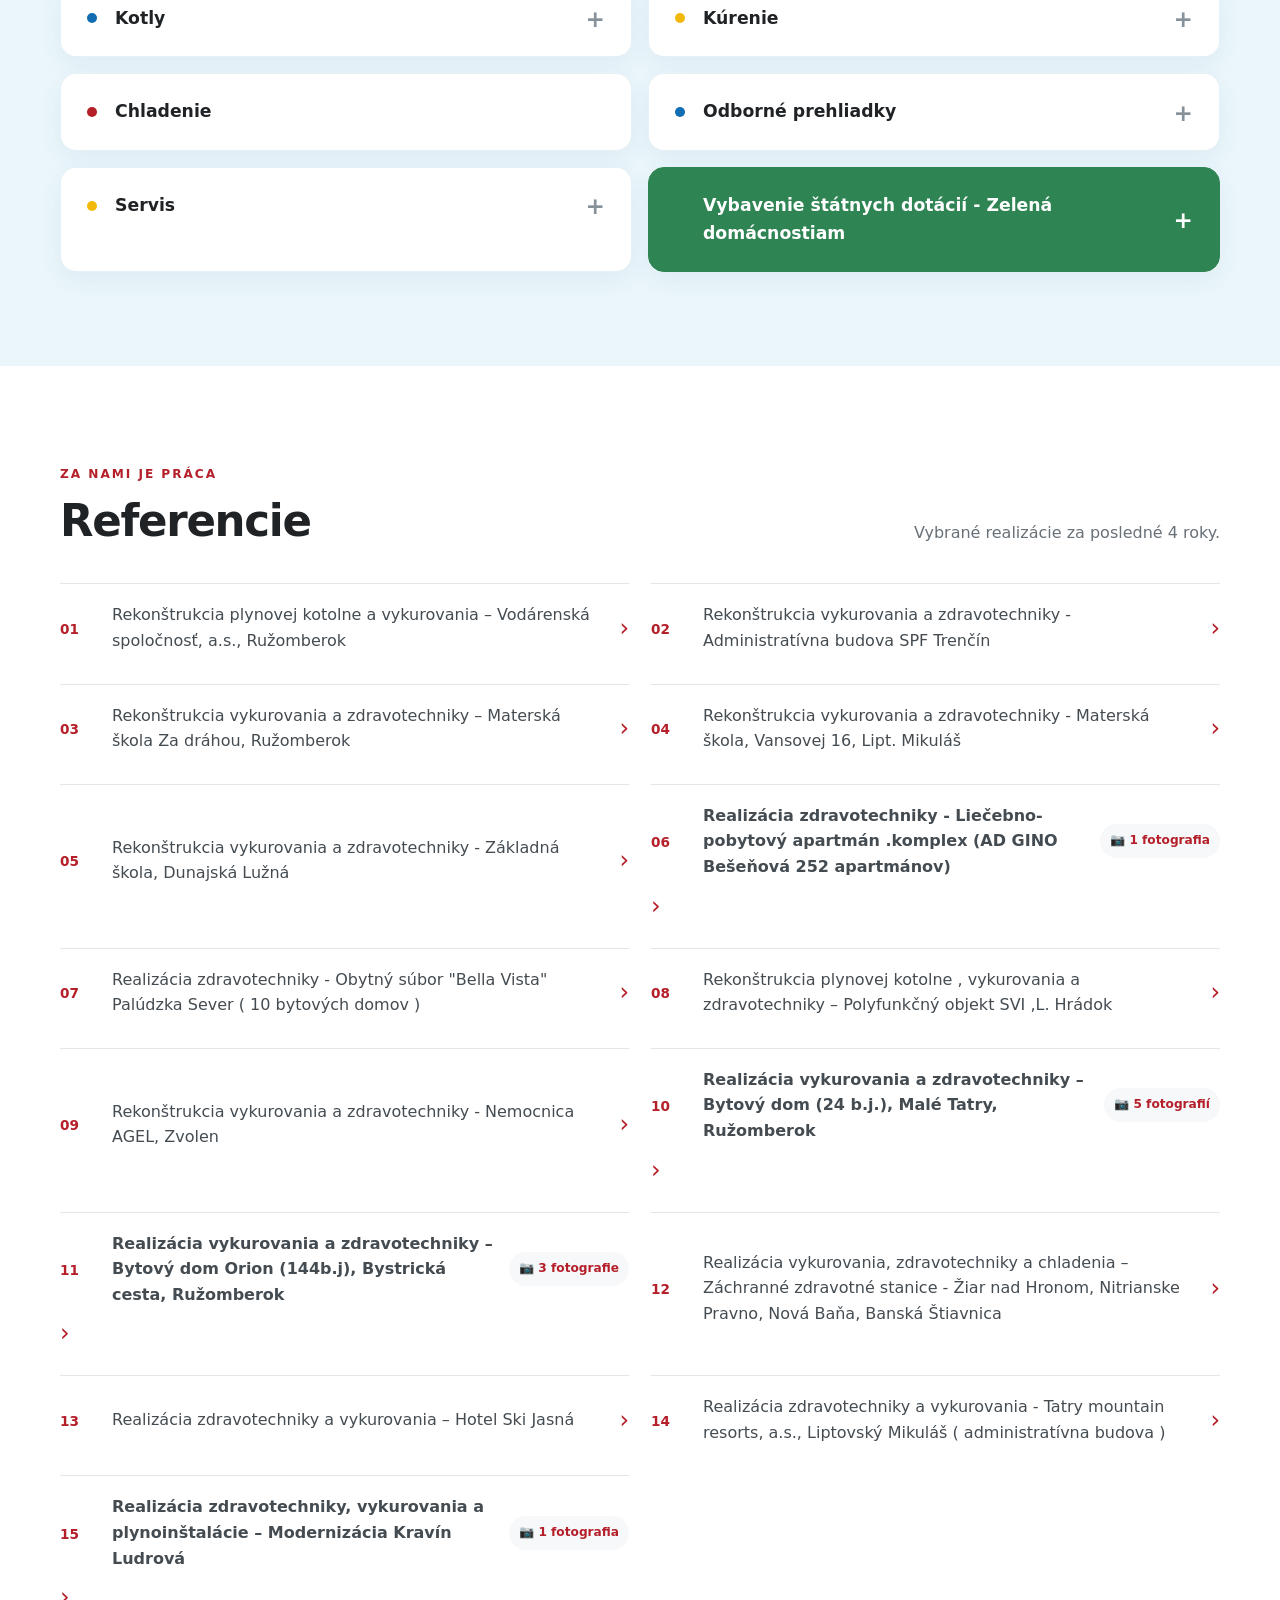
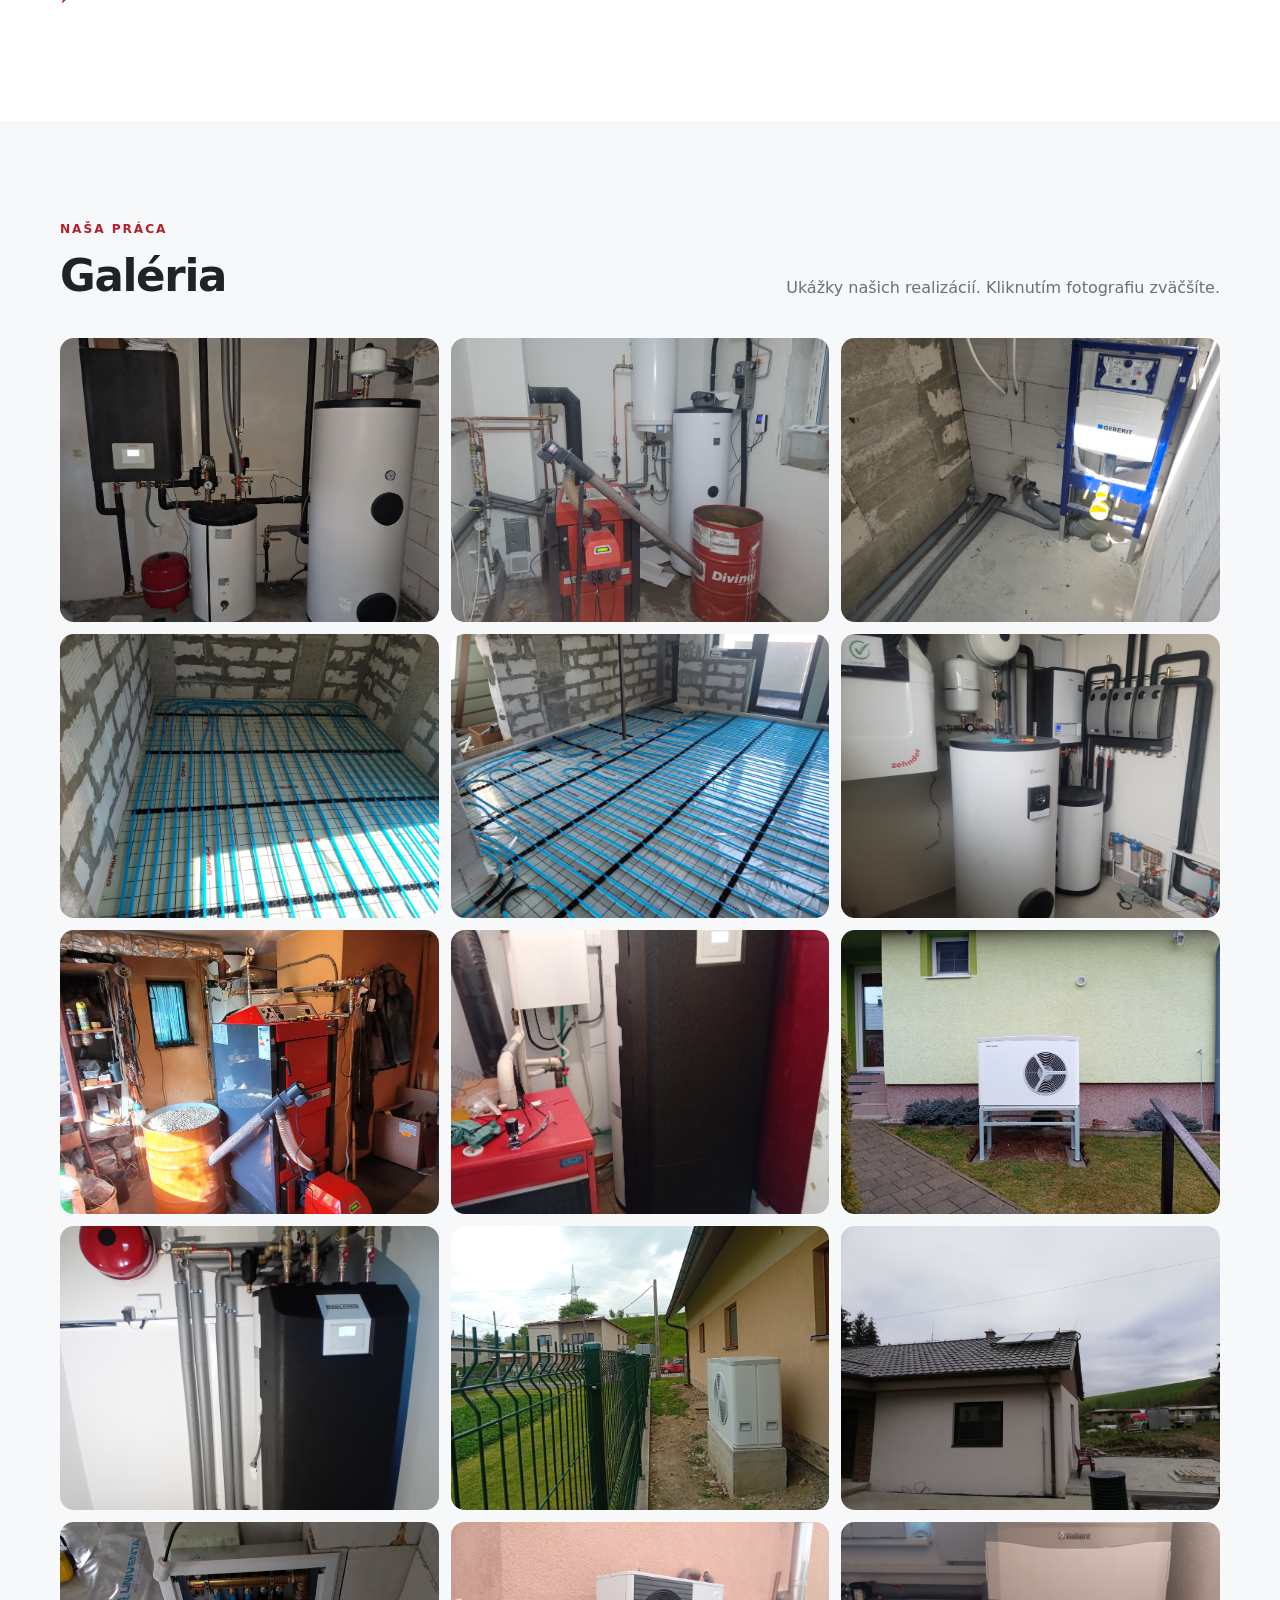
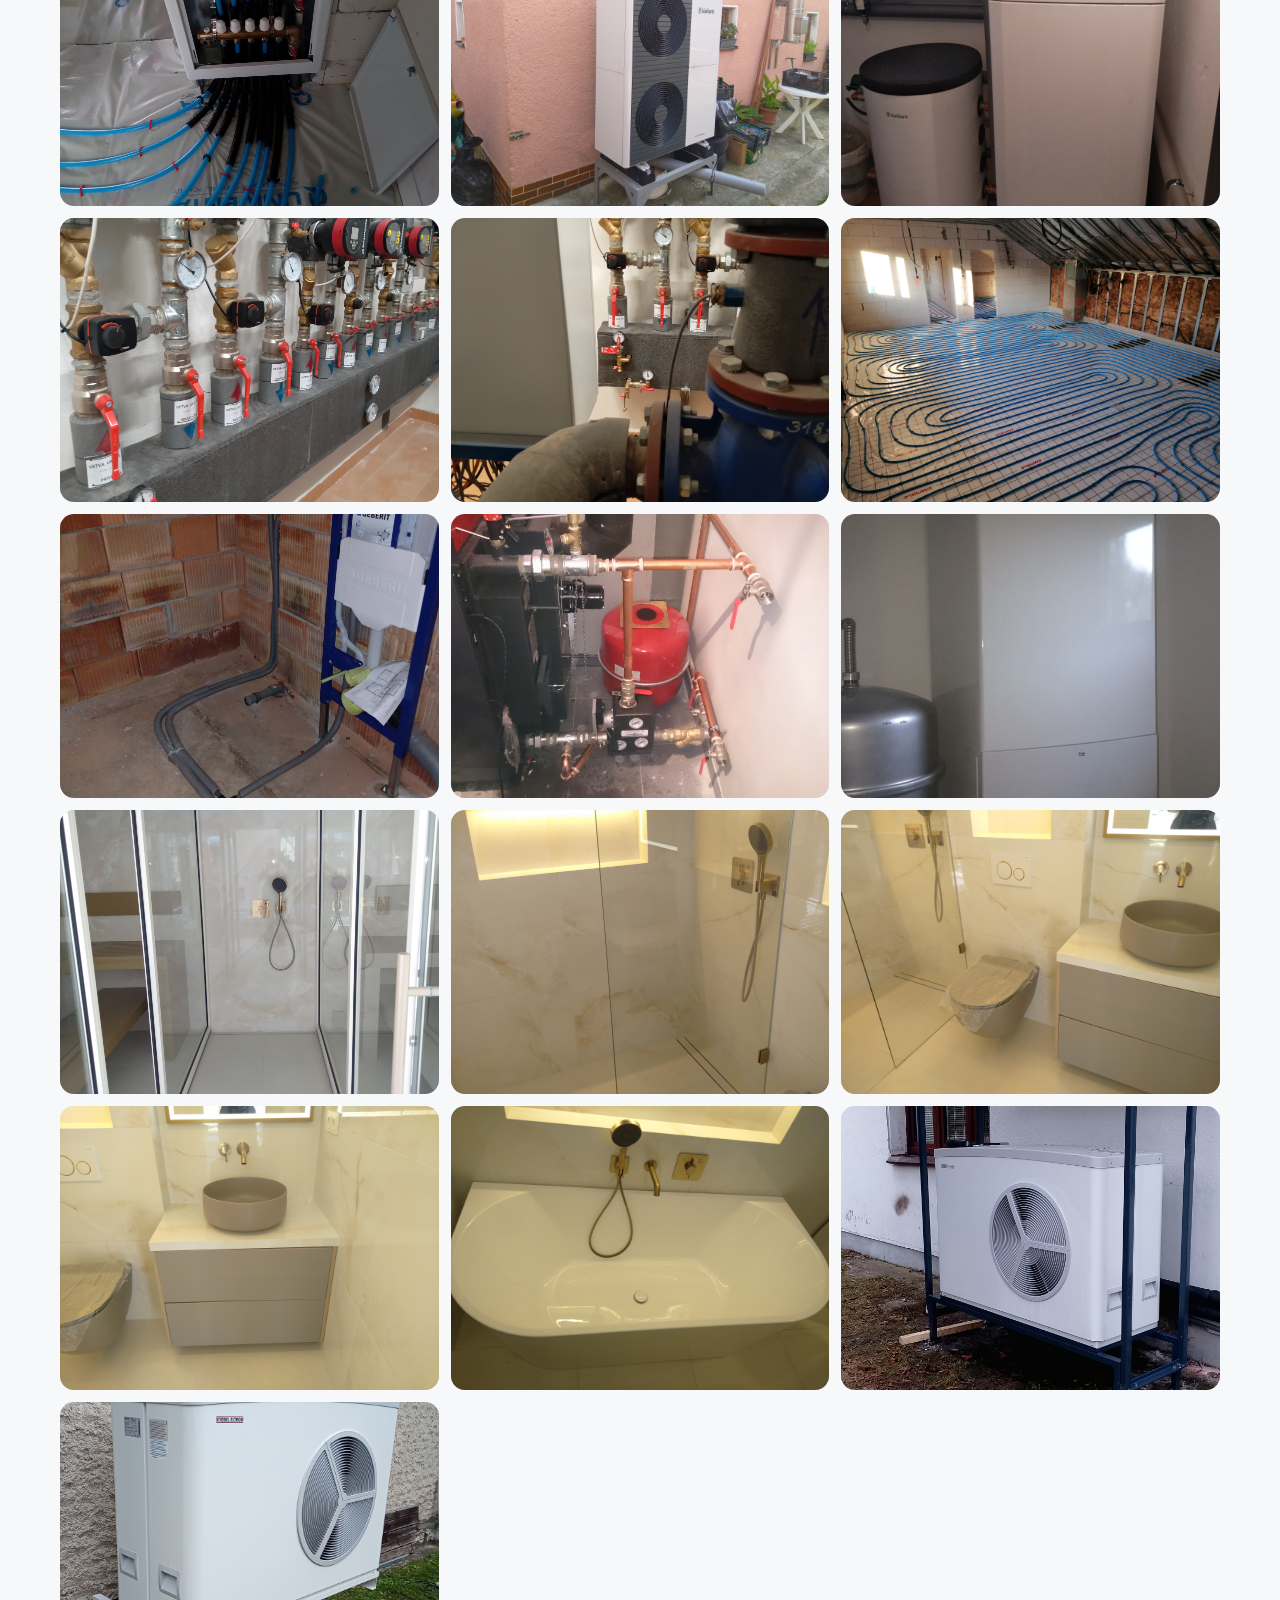
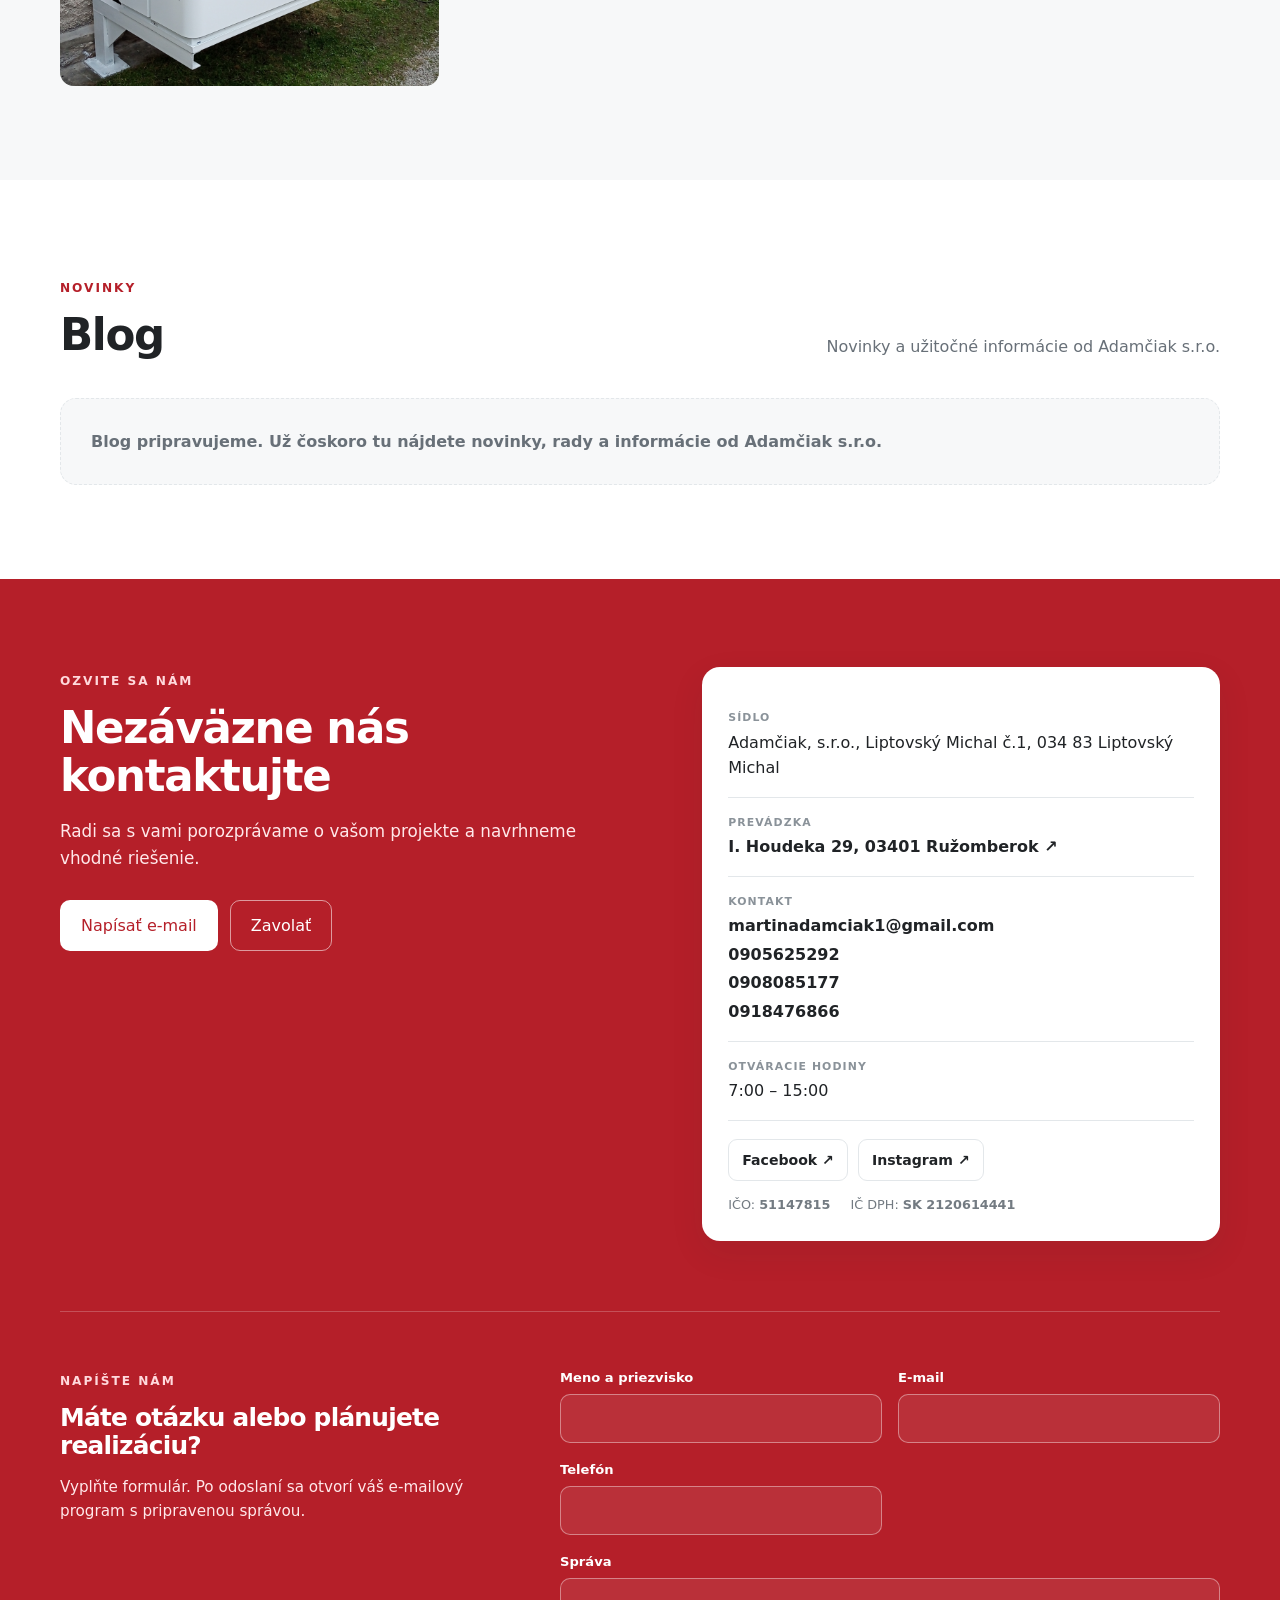
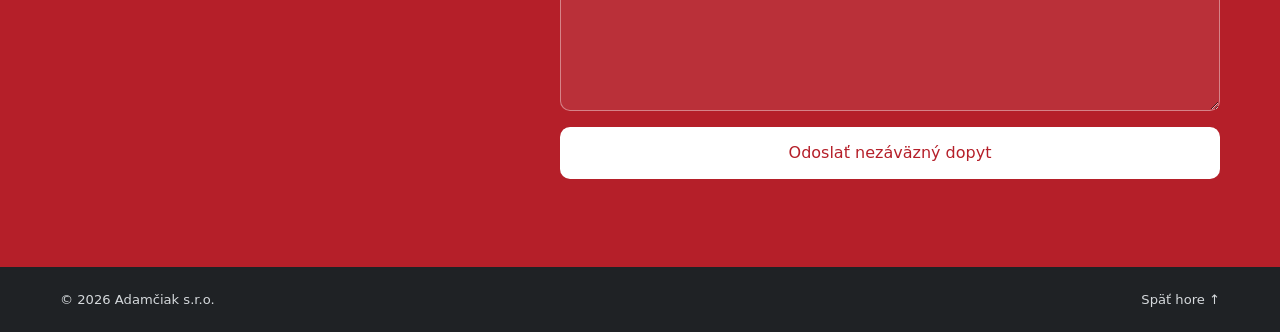
==== commit 91a6cec4: "Update meta description and title in index.html" ====
--- a/index.html
+++ b/index.html
@@ -3,8 +3,8 @@
 <head>
   <meta charset="utf-8">
   <meta name="viewport" content="width=device-width, initial-scale=1">
-  <meta name="description" content="Adamčiak s.r.o. – plyn, voda, kúrenie, tepelné čerpadlá, solárne systémy, servis a odborné prehliadky.">
-  <title>Adamčiak s.r.o. | Plyn • Voda • Kúrenie</title>
+ <meta name="description" content="Adamčiak s.r.o. – kúrenie, plynoinštalácie, vodoinštalácie, tepelné čerpadlá, kotly, solárne systémy a servis. Ružomberok a celé Slovensko.">
+<title>Adamčiak s.r.o. | Kúrenie, plyn, voda a tepelné čerpadlá</title>
   <link rel="icon" href="assets/logo.png">
   <link rel="stylesheet" href="styles.css">
 </head>
--- a/styles.css
+++ b/styles.css
@@ -65,9 +65,14 @@
 .service-card.static .service-name{padding:24px 26px;display:flex;align-items:center;gap:18px;font-weight:800;font-size:1.08rem}
 .references-section{background:#fff}
 .references-list{display:grid;grid-template-columns:repeat(2,1fr);gap:12px 22px;counter-reset:refs}
-.reference{display:grid;grid-template-columns:38px 1fr;gap:14px;align-items:start;padding:18px 0;border-top:1px solid var(--line)}
+.reference{display:grid;grid-template-columns:38px 1fr auto;gap:14px;align-items:center;padding:18px 0;border-top:1px solid var(--line)}
 .reference::before{counter-increment:refs;content:counter(refs,decimal-leading-zero);font-weight:850;color:var(--red);font-size:.85rem;padding-top:3px}
 .reference span{color:#444c52}
+.reference-title{min-width:0}
+.reference-photo-badge{justify-self:end;display:inline-flex;align-items:center;gap:6px;padding:7px 10px;border-radius:999px;background:var(--soft);color:var(--red)!important;font-size:.76rem;font-weight:850;white-space:nowrap}
+.reference.has-photos .reference-title{font-weight:750}
+.reference-arrow{font-size:1.5rem;color:var(--red)!important;line-height:1}
+.reference-no-photos{grid-column:1/-1;padding:18px;border:1px dashed var(--line);border-radius:12px;background:var(--soft);color:var(--muted)}
 .gallery-section{background:var(--soft)}
 .gallery-grid{display:grid;grid-template-columns:repeat(3,1fr);gap:12px}
 .gallery-item{border:0;padding:0;background:#dfe4e7;border-radius:14px;overflow:hidden;cursor:zoom-in;aspect-ratio:4/3}
@@ -154,7 +159,8 @@
 .social-link:hover{background:var(--soft);color:var(--red);}
 
 .reference{appearance:none;background:none;border-left:0;border-right:0;border-bottom:0;width:100%;text-align:left;cursor:pointer;font:inherit;}
-.reference:hover span{text-decoration:underline;text-underline-offset:4px;}
+.reference:hover .reference-title{text-decoration:underline;text-underline-offset:4px;}
+.reference:hover .reference-photo-badge{text-decoration:none;}
 .reference-modal{position:fixed;inset:0;z-index:120;display:none;align-items:center;justify-content:center;padding:24px;}
 .reference-modal.show{display:flex;}
 .reference-modal-backdrop{position:absolute;inset:0;background:rgba(7,10,12,.72);backdrop-filter:blur(3px);}
@@ -167,7 +173,7 @@
 .reference-photo{border:0;padding:0;background:none;border-radius:14px;overflow:hidden;cursor:pointer;aspect-ratio:4/3;}
 .reference-photo img{width:100%;height:100%;object-fit:cover;display:block;transition:transform .25s ease;}
 .reference-photo:hover img{transform:scale(1.03);}
-@media(max-width:700px){.reference-modal{padding:10px}.reference-modal-content{padding:24px 18px}.reference-modal-gallery{grid-template-columns:1fr 1fr}}
+@media(max-width:700px){.reference{grid-template-columns:30px 1fr auto;gap:9px}.reference-photo-badge{font-size:.7rem;padding:6px 8px}.reference-modal{padding:10px}.reference-modal-content{padding:24px 18px}.reference-modal-gallery{grid-template-columns:1fr 1fr}}
 
 .green-service .plus{color:#fff;}
 .green-service .service-details{background:#2f8453;color:#fff;}
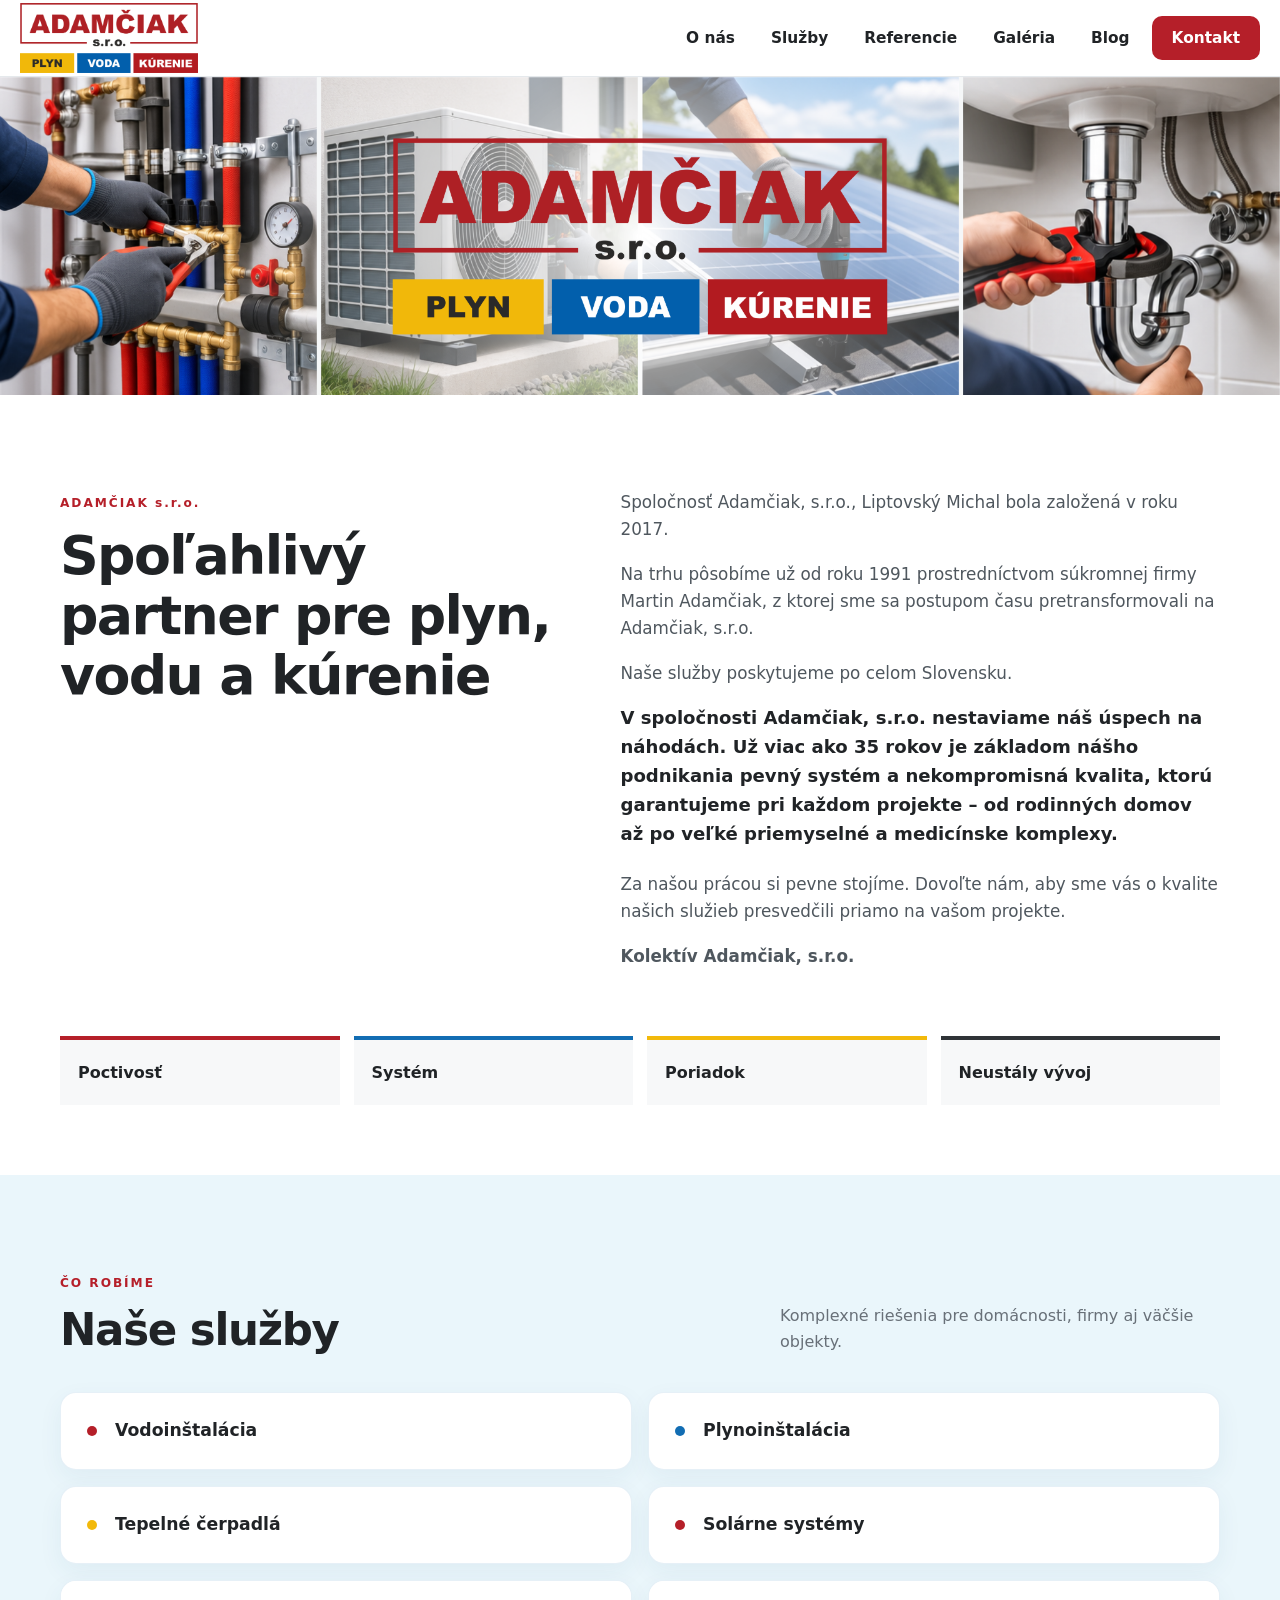
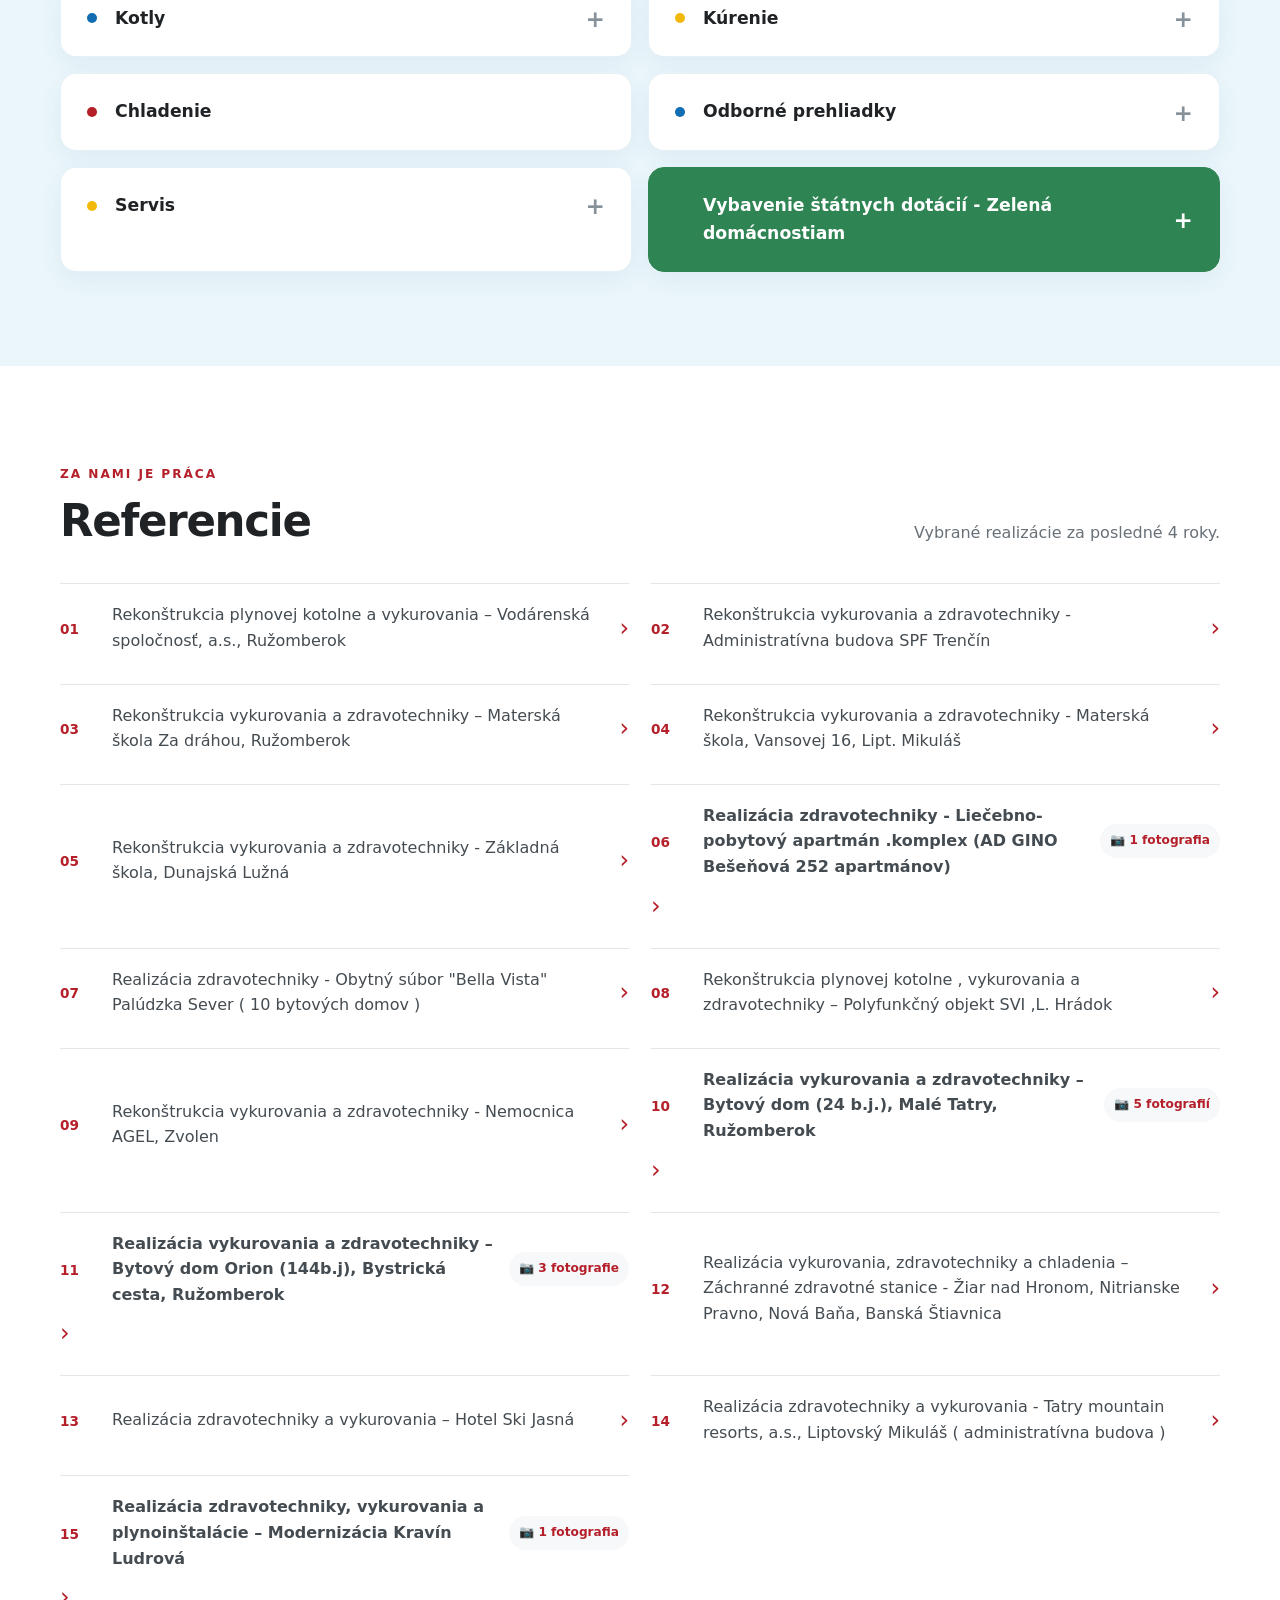
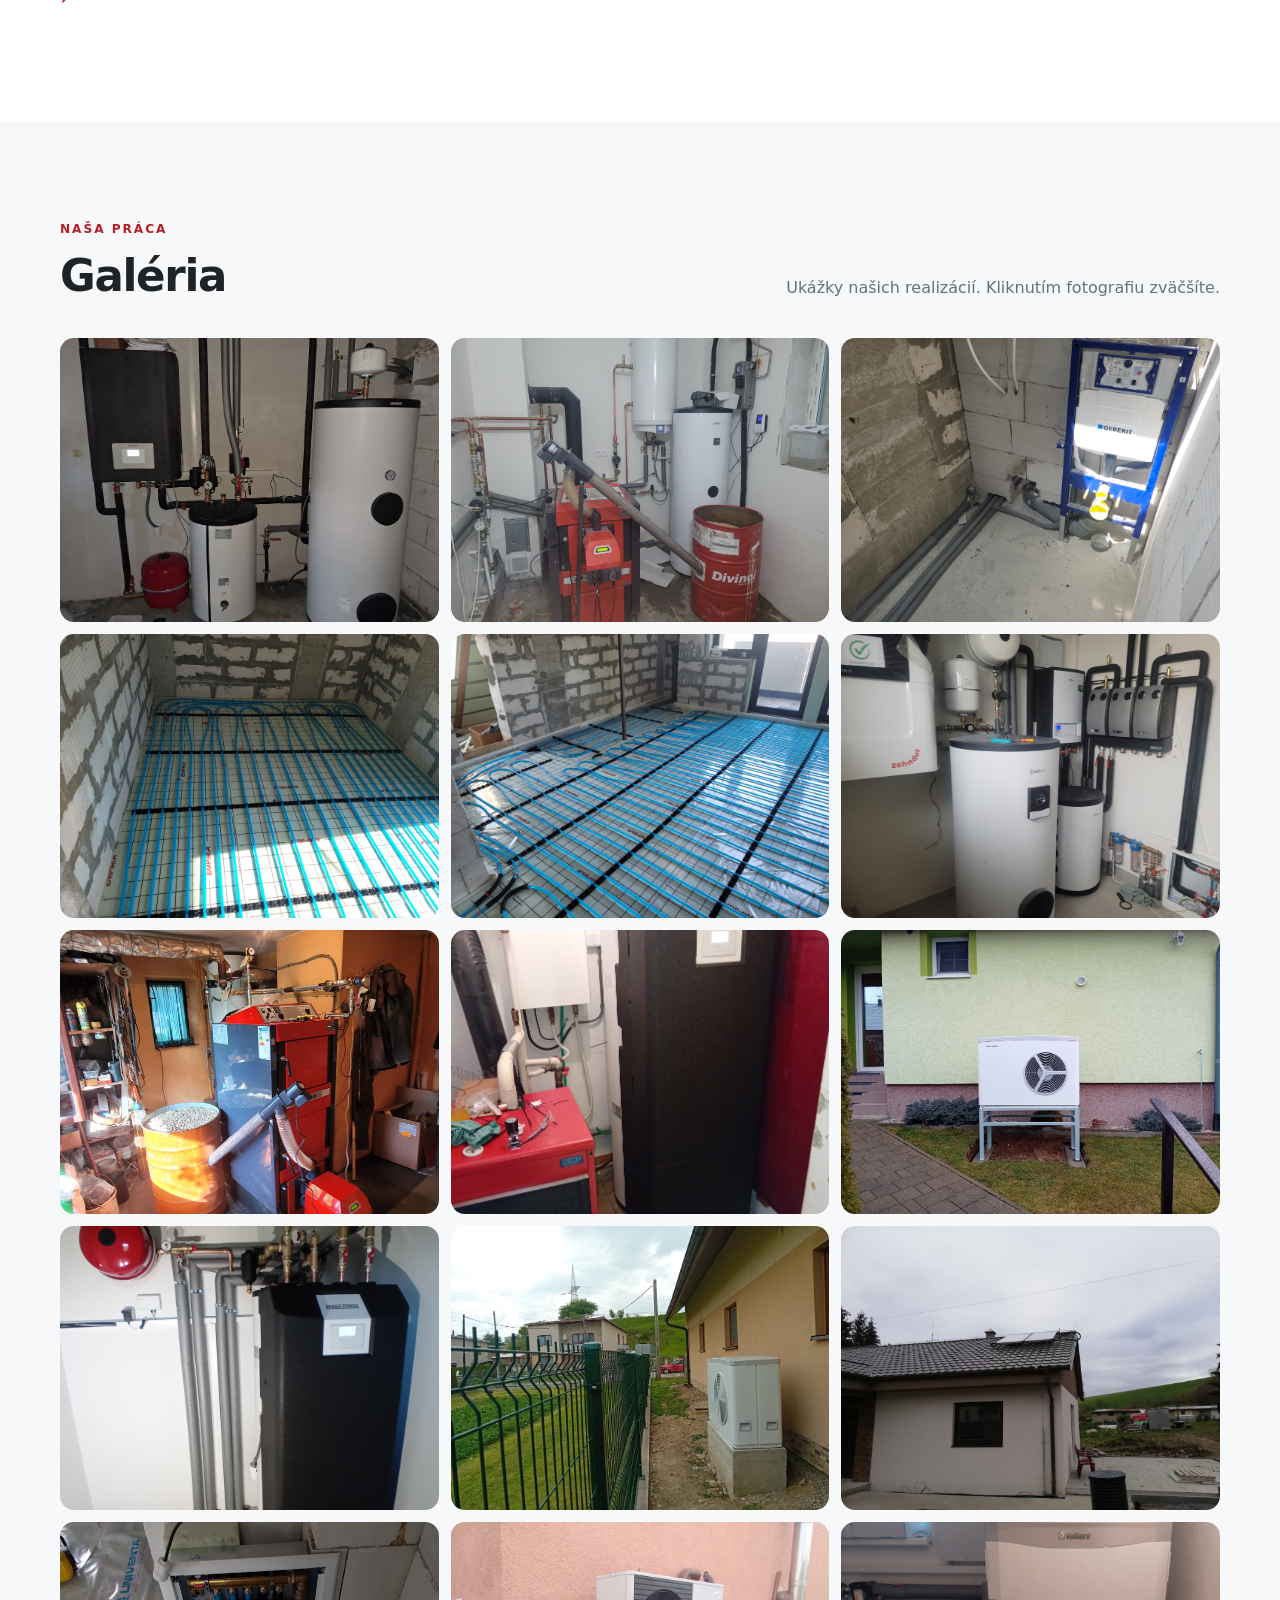
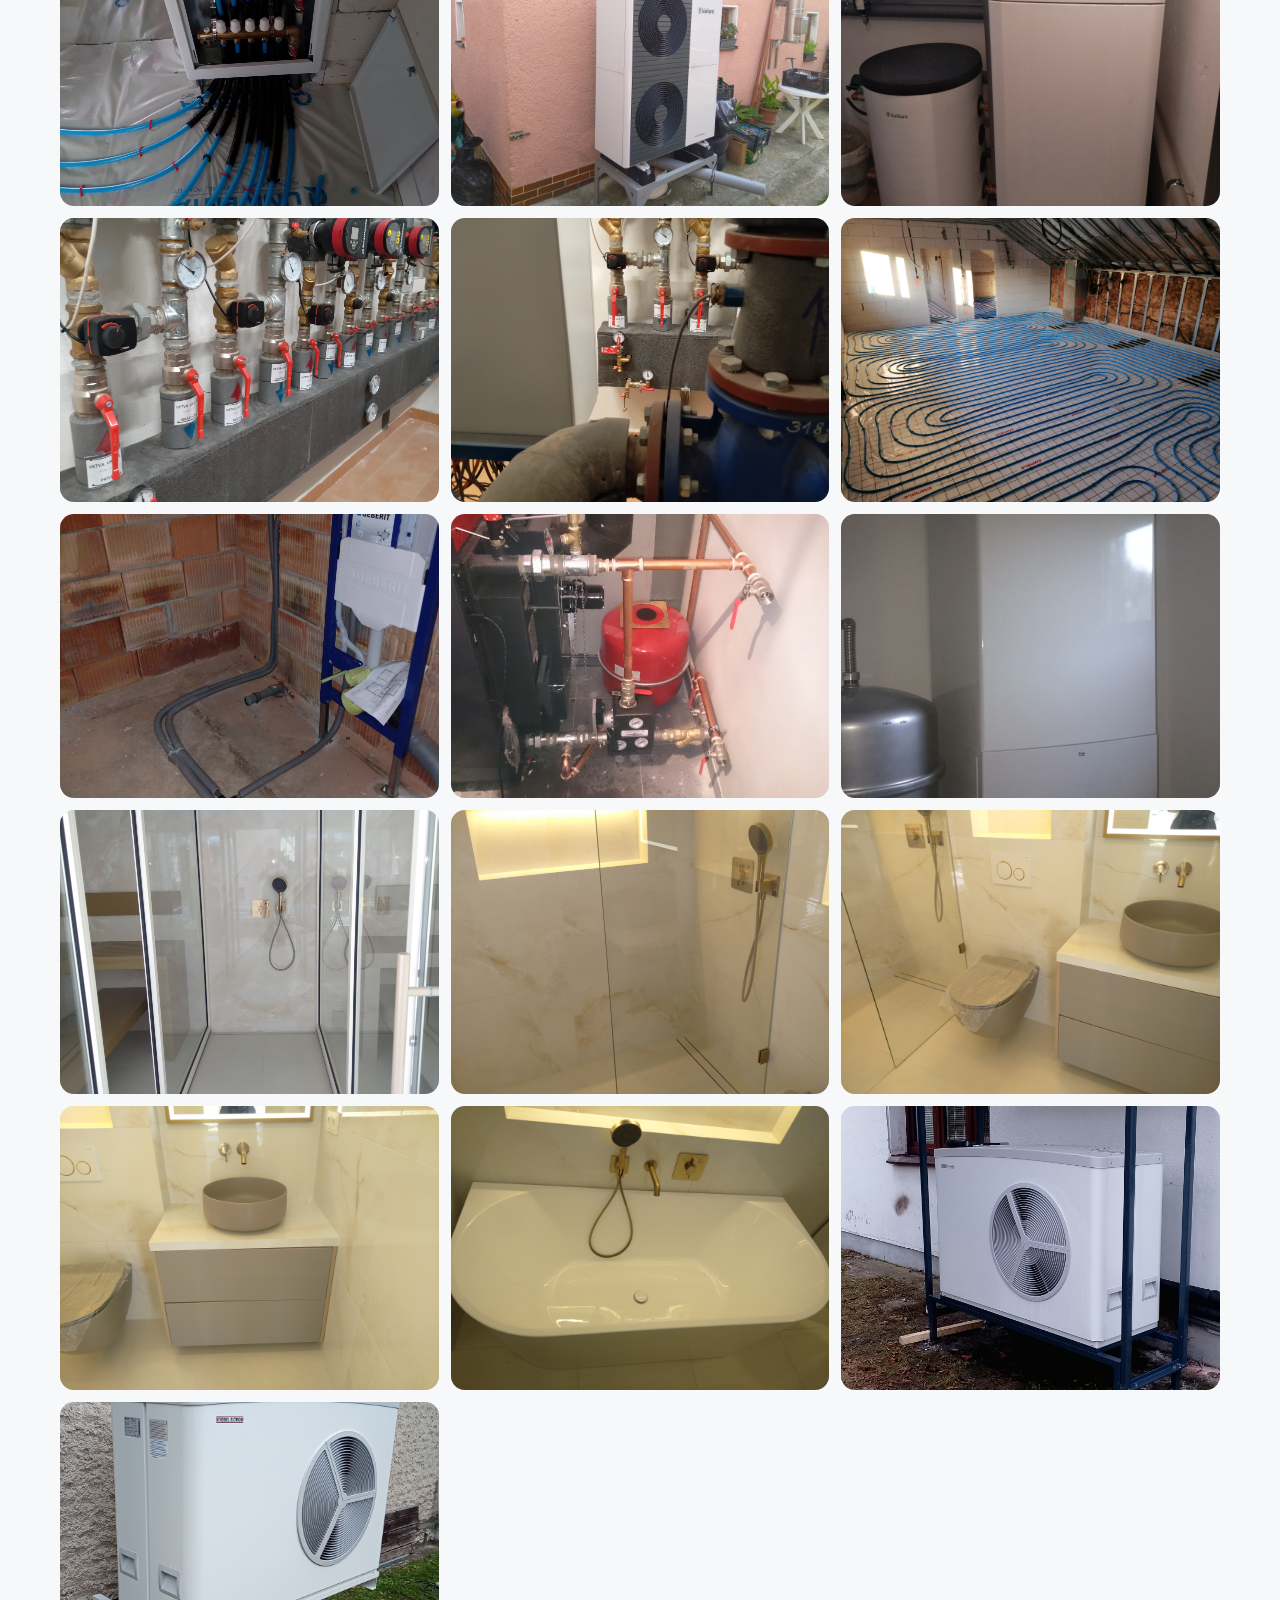
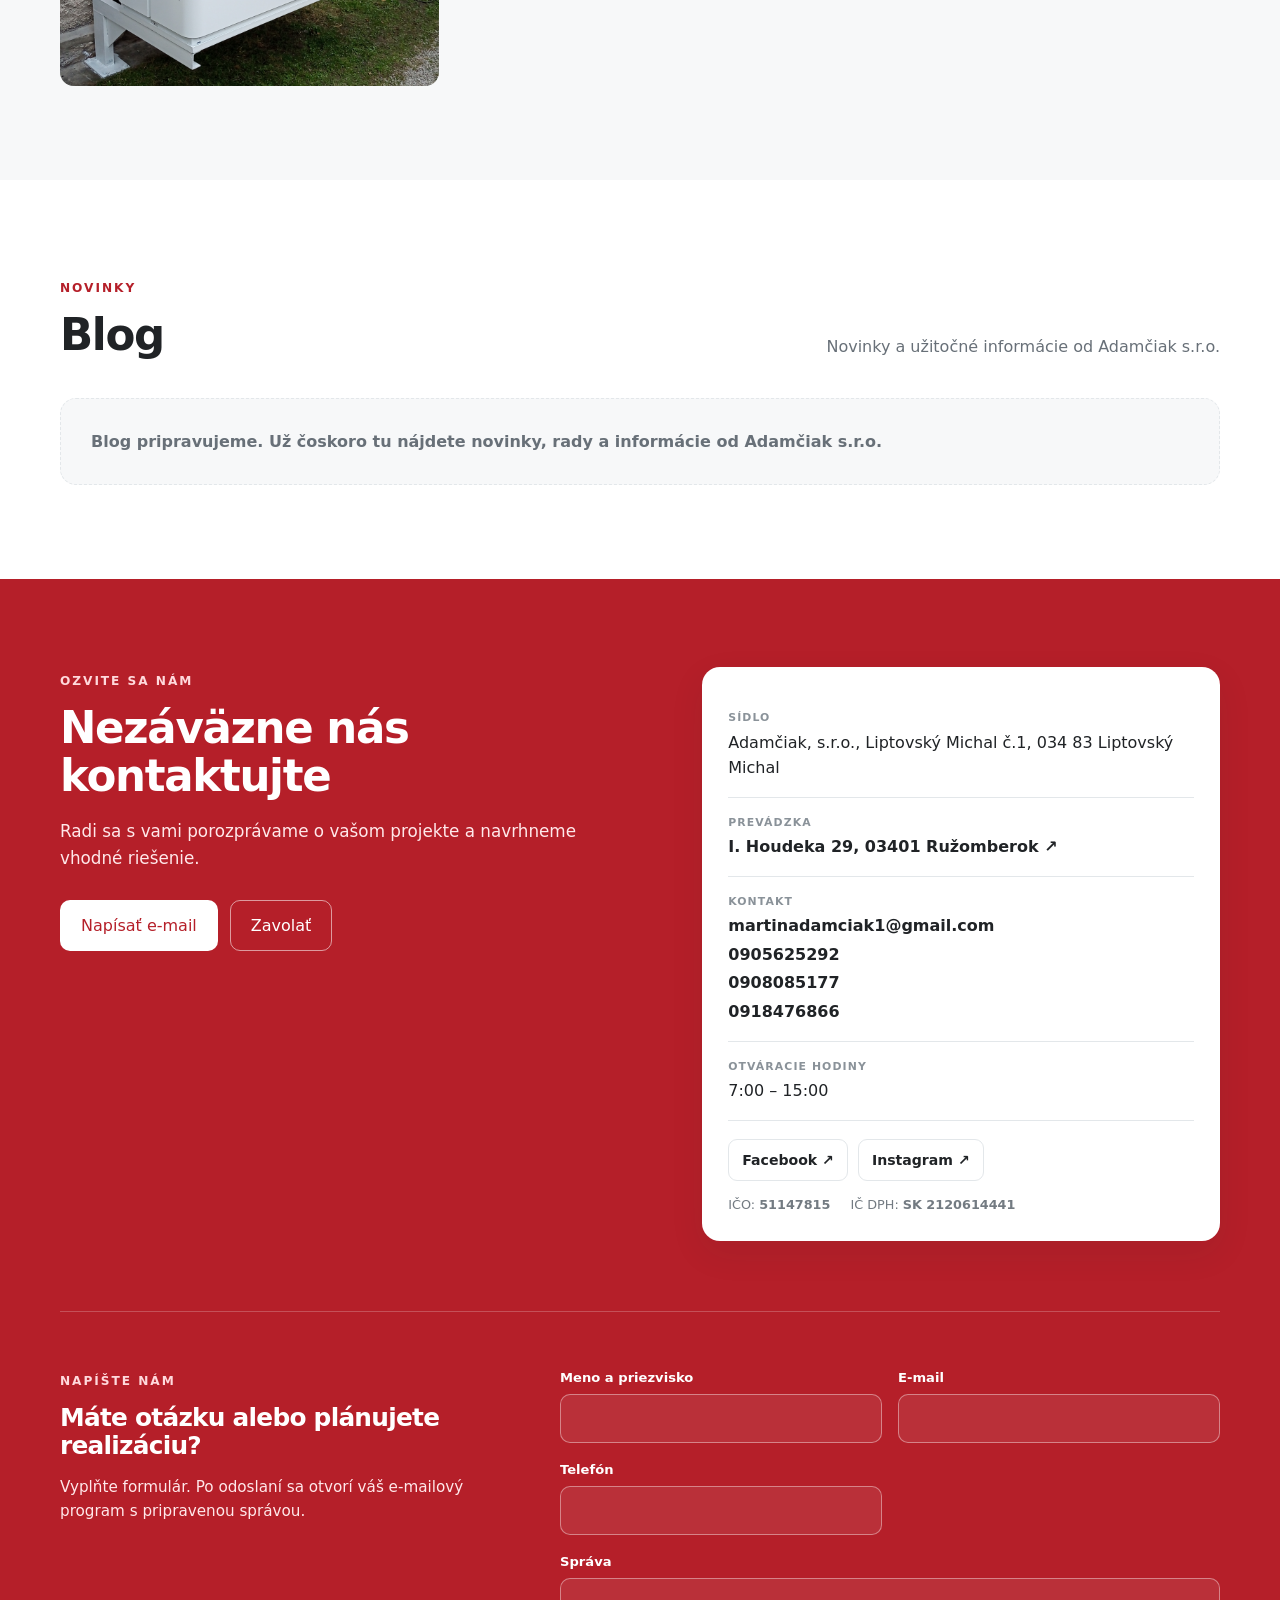
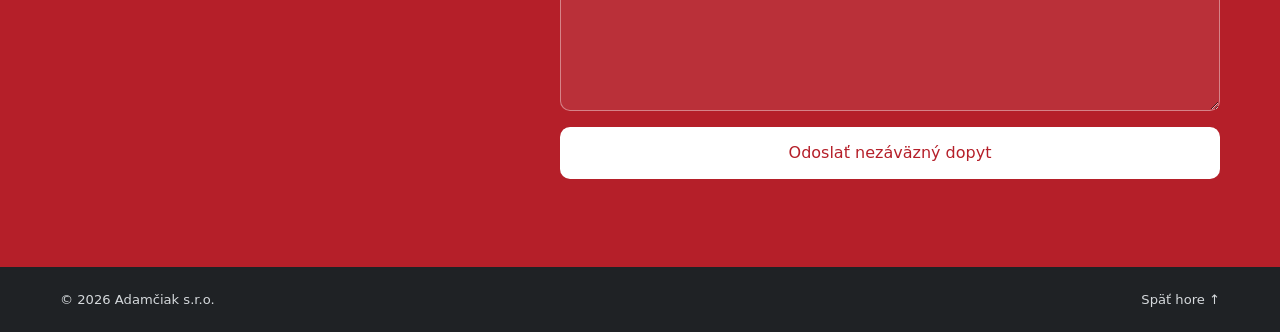
==== commit 74fe472e: "Update index.html" ====
--- a/index.html
+++ b/index.html
@@ -7,6 +7,42 @@
 <title>Adamčiak s.r.o. | Kúrenie, plyn, voda a tepelné čerpadlá</title>
   <link rel="icon" href="assets/logo.png">
   <link rel="stylesheet" href="styles.css">
+  <script type="application/ld+json">
+{
+  "@context": "https://schema.org",
+  "@type": "LocalBusiness",
+  "name": "Adamčiak s.r.o.",
+  "url": "https://adamciak-sro.github.io/adamciak-sro/",
+  "logo": "https://adamciak-sro.github.io/adamciak-sro/assets/logo.png",
+  "description": "Adamčiak s.r.o. – kúrenie, plynoinštalácie, vodoinštalácie, tepelné čerpadlá, kotly, solárne systémy a servis.",
+  "telephone": "+421905625292",
+"contactPoint": [
+  {
+    "@type": "ContactPoint",
+    "telephone": "+421908085177",
+    "contactType": "customer service"
+  },
+  {
+    "@type": "ContactPoint",
+    "telephone": "+421918476866",
+    "contactType": "customer service"
+  }
+],
+  "email": "martinadamciak1@gmail.com",
+  "address": {
+    "@type": "PostalAddress",
+    "streetAddress": "I. Houdeka 29",
+    "postalCode": "034 01",
+    "addressLocality": "Ružomberok",
+    "addressCountry": "SK"
+  },
+  "areaServed": {
+    "@type": "Country",
+    "name": "Slovensko"
+  },
+  "openingHours": "Mo-Fr 07:00-15:00"
+}
+</script>
 </head>
 <body>
   <header class="site-header" id="top">
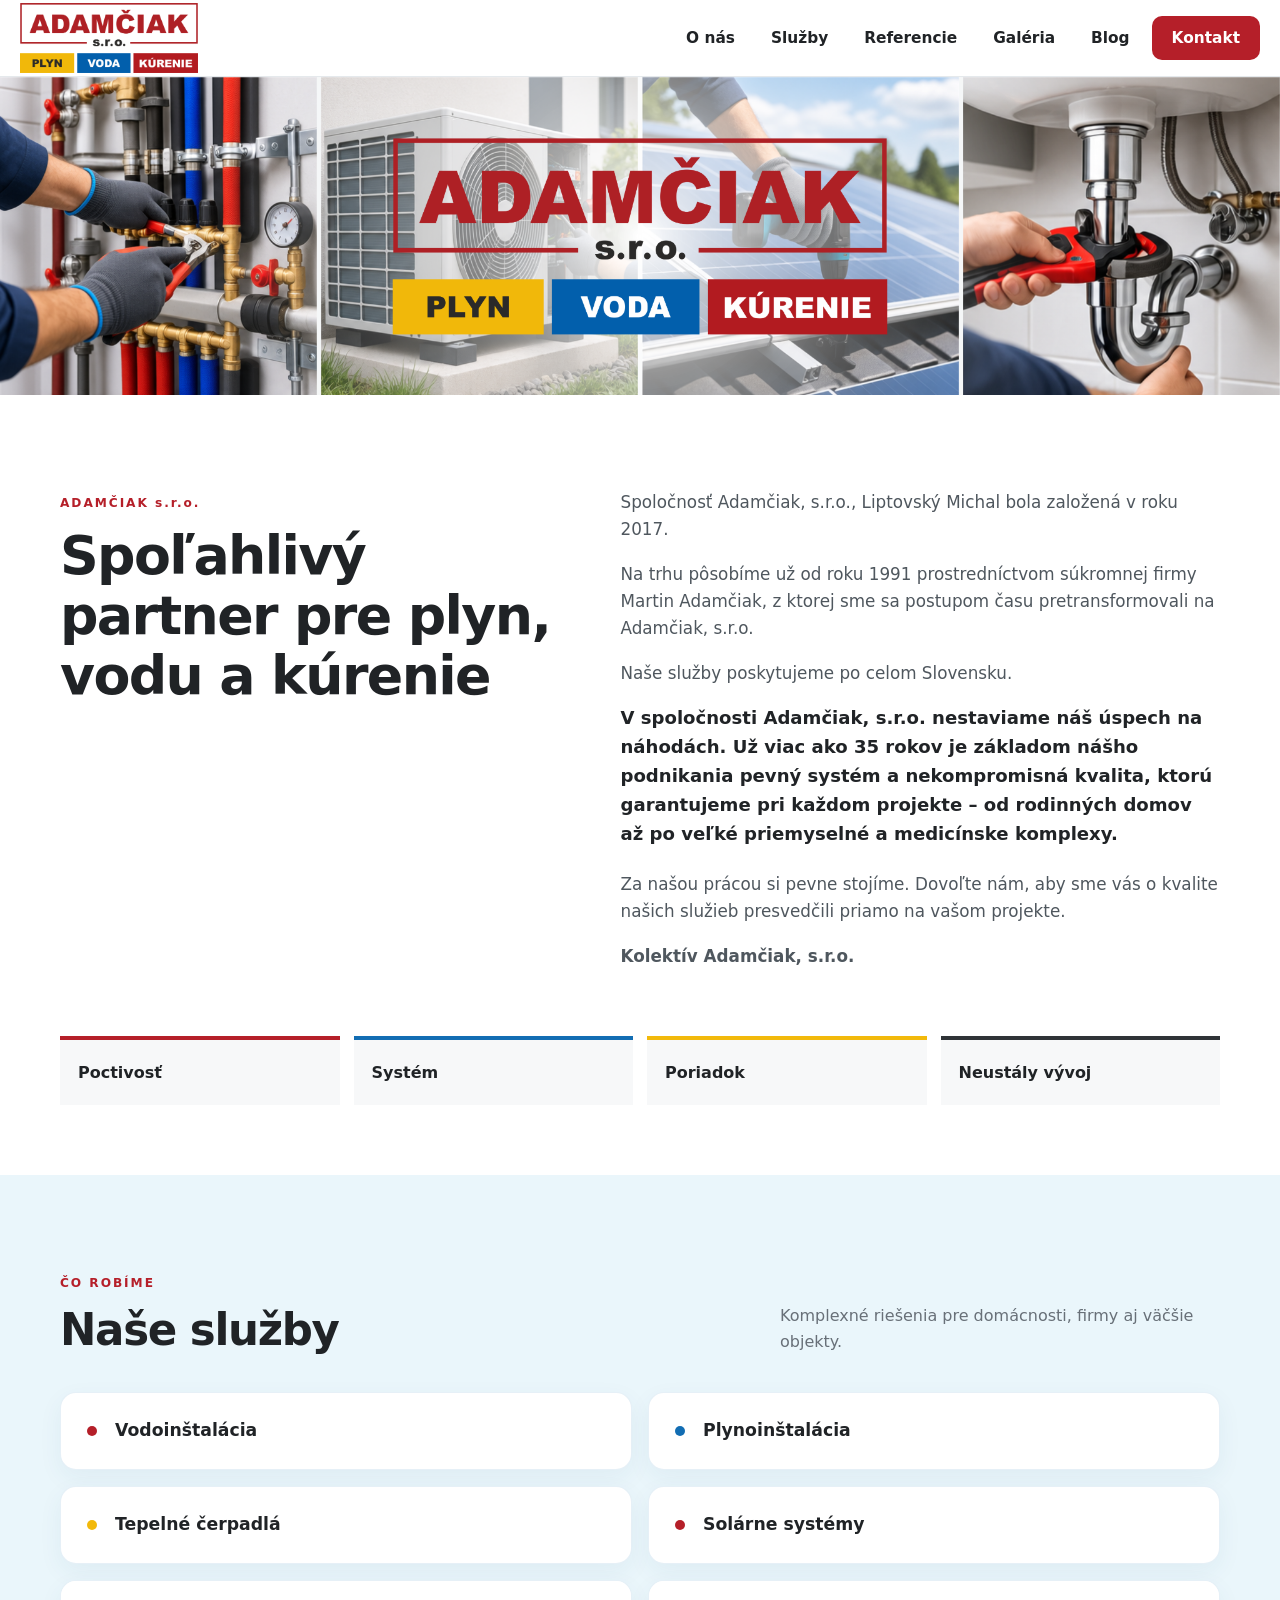
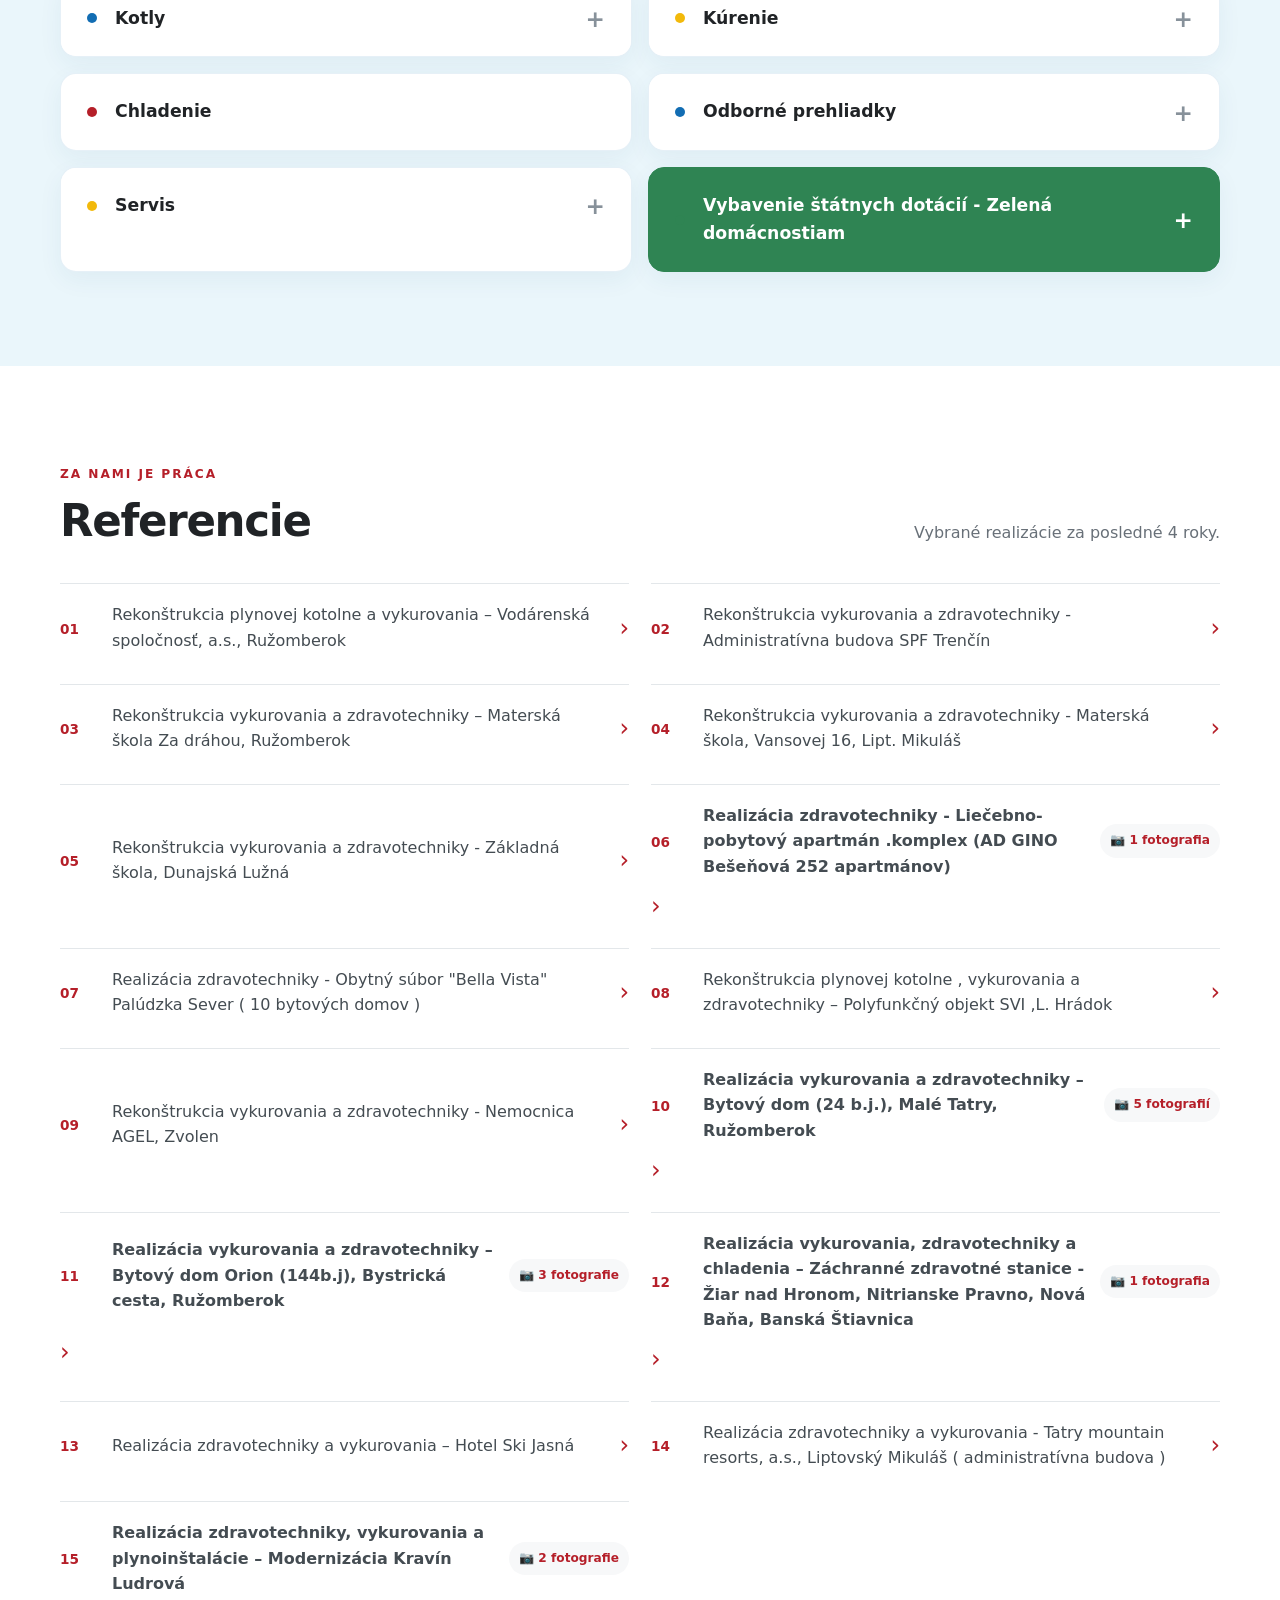
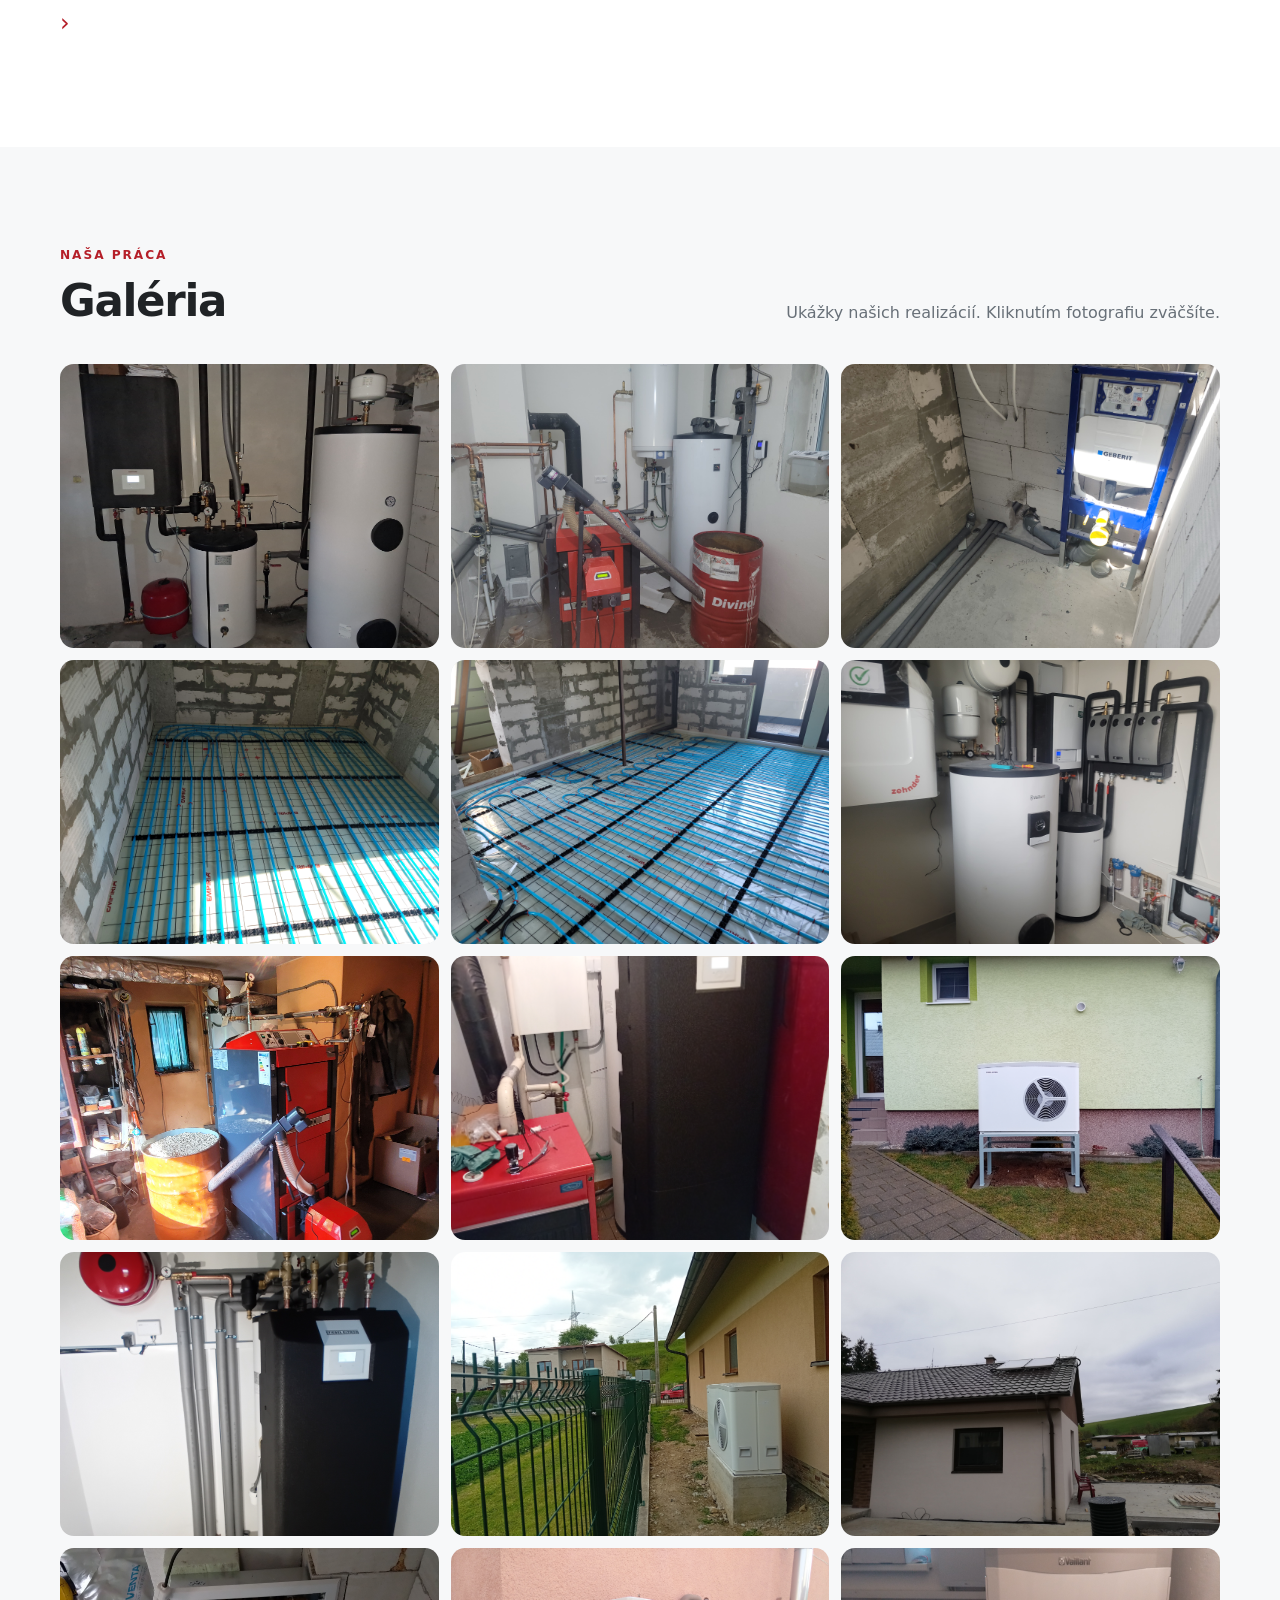
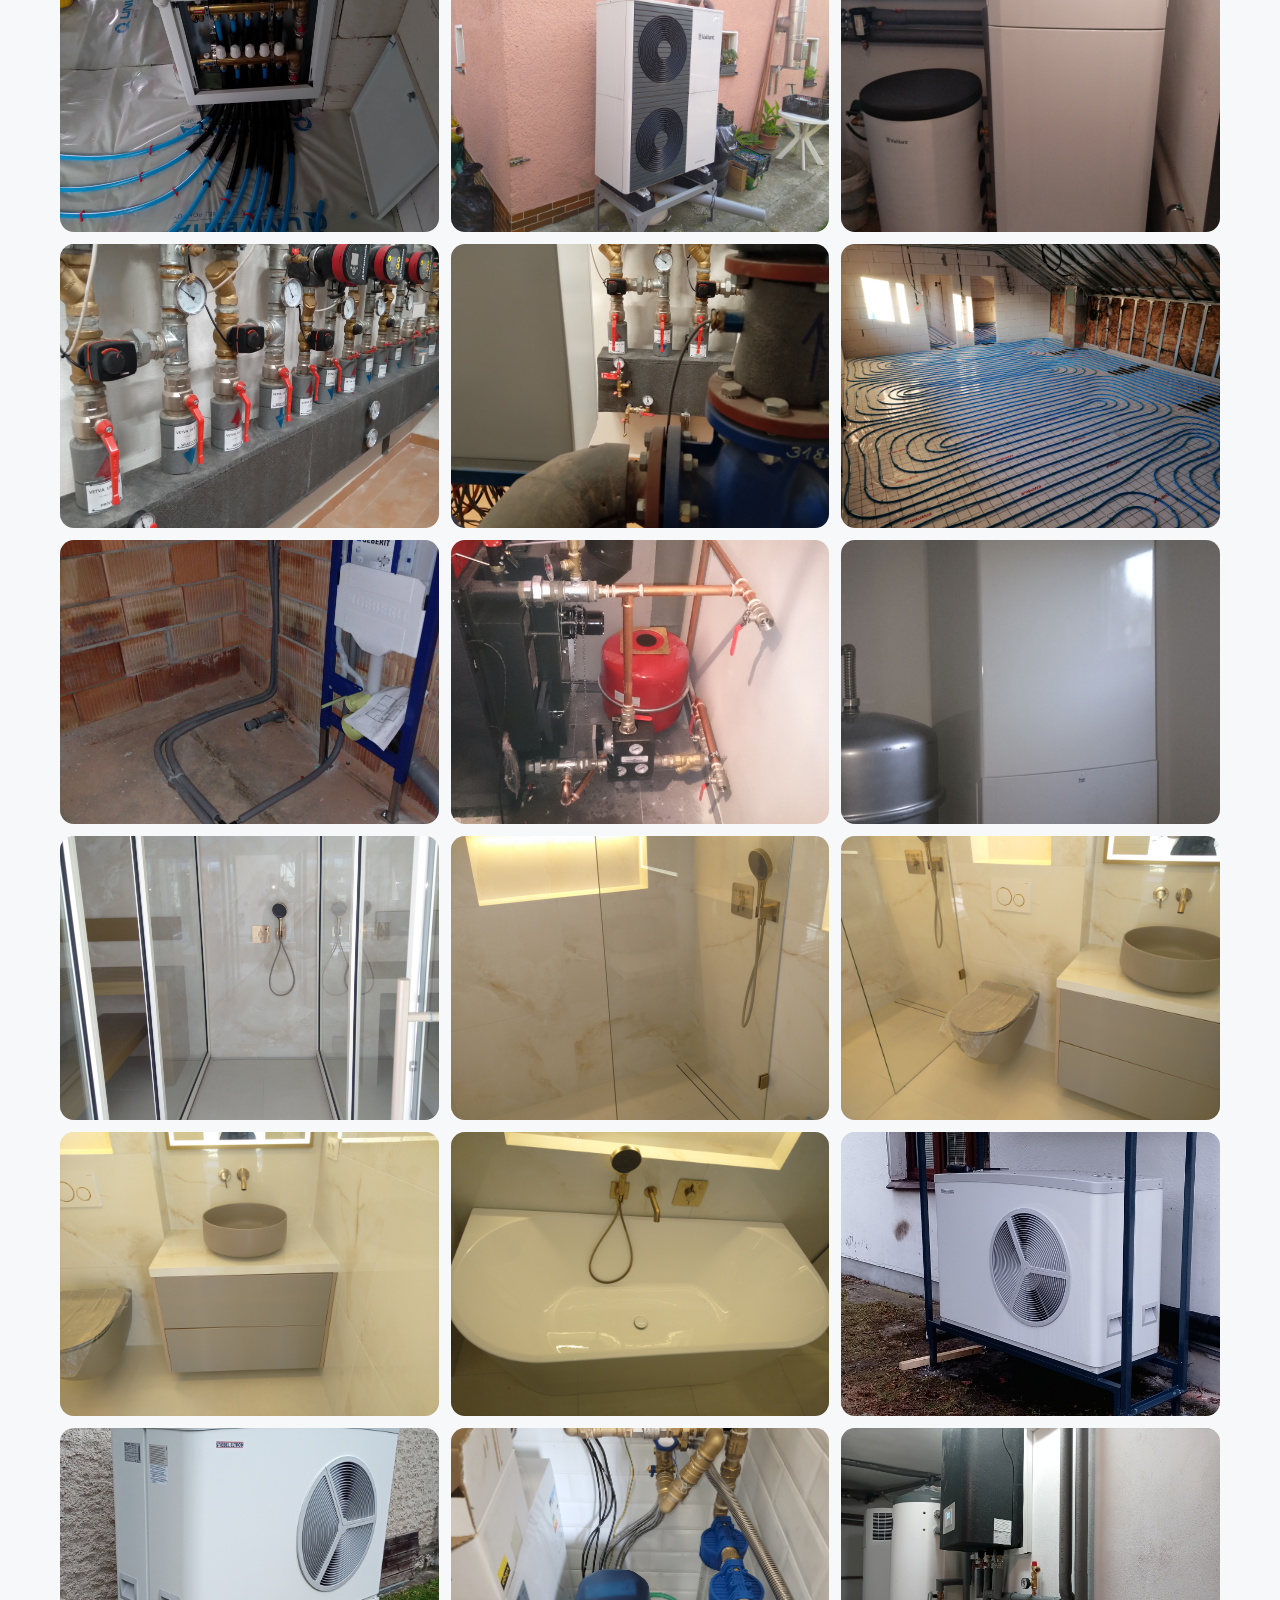
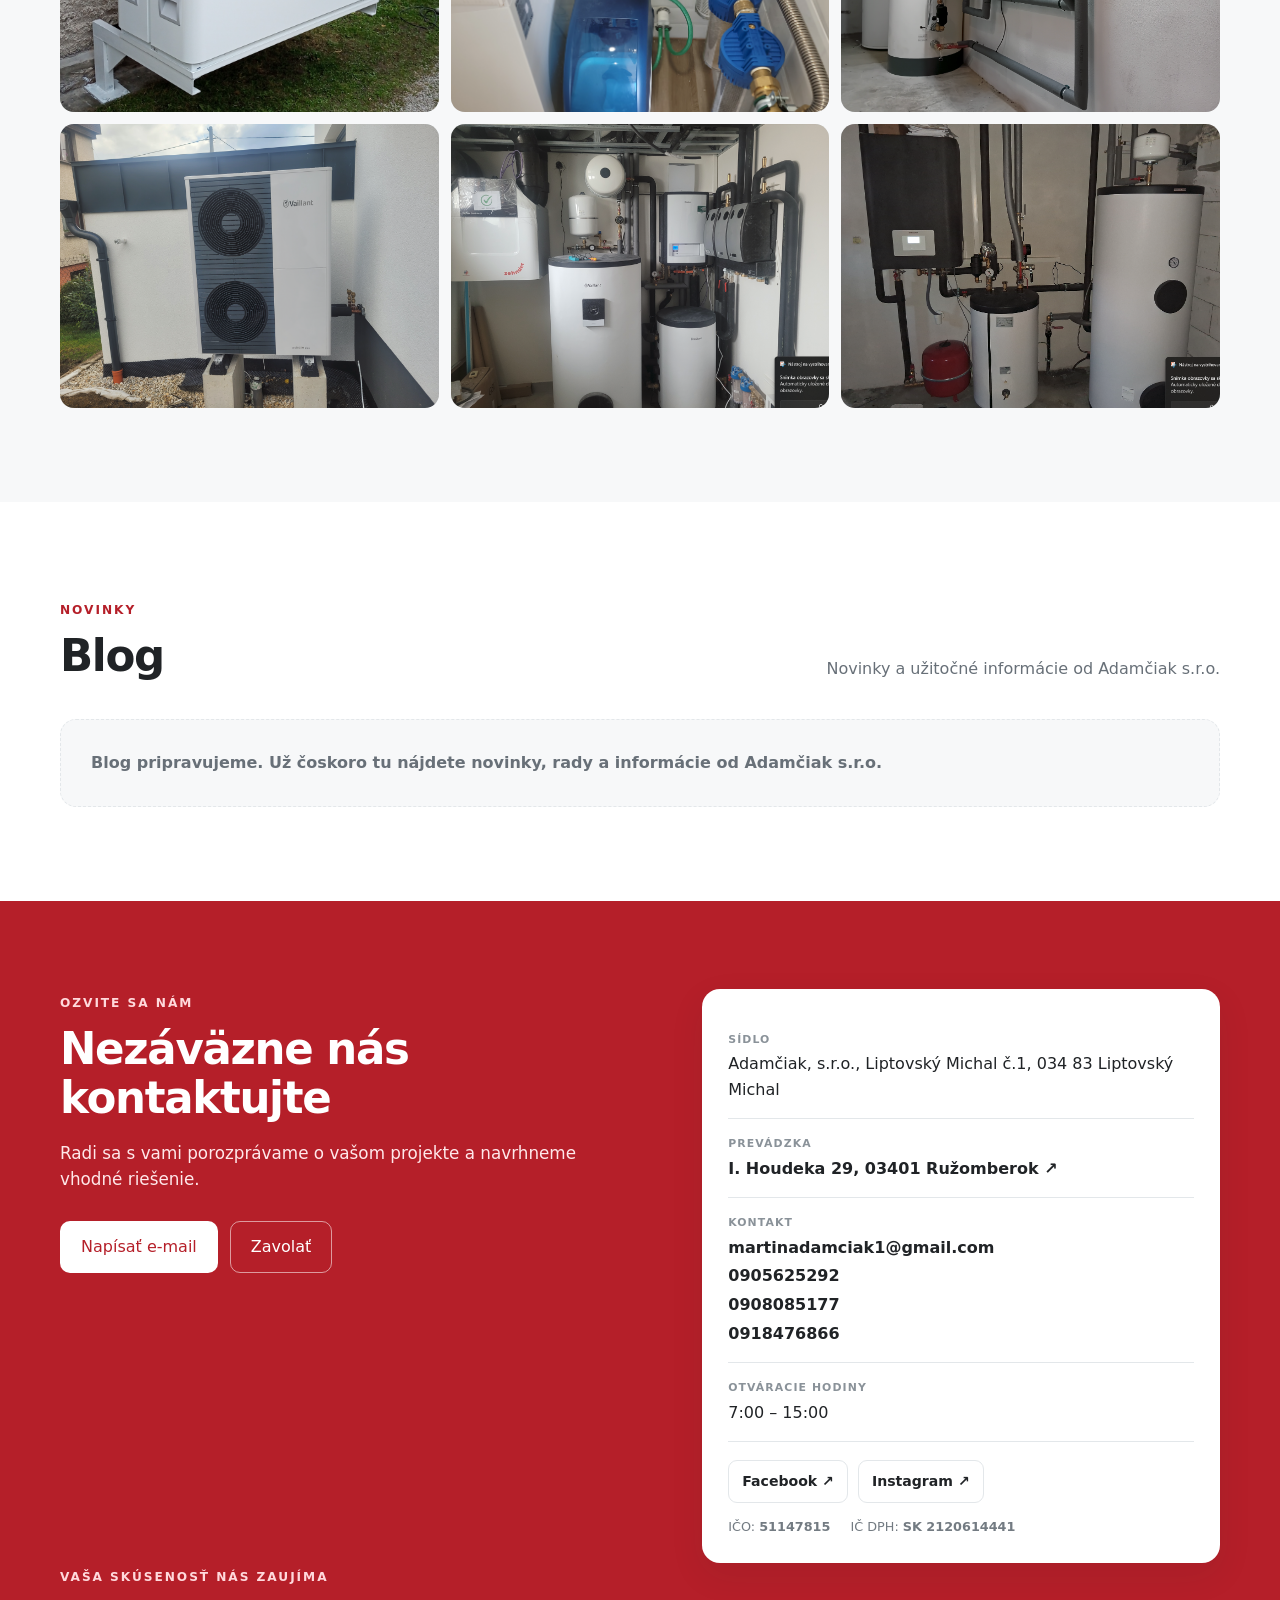
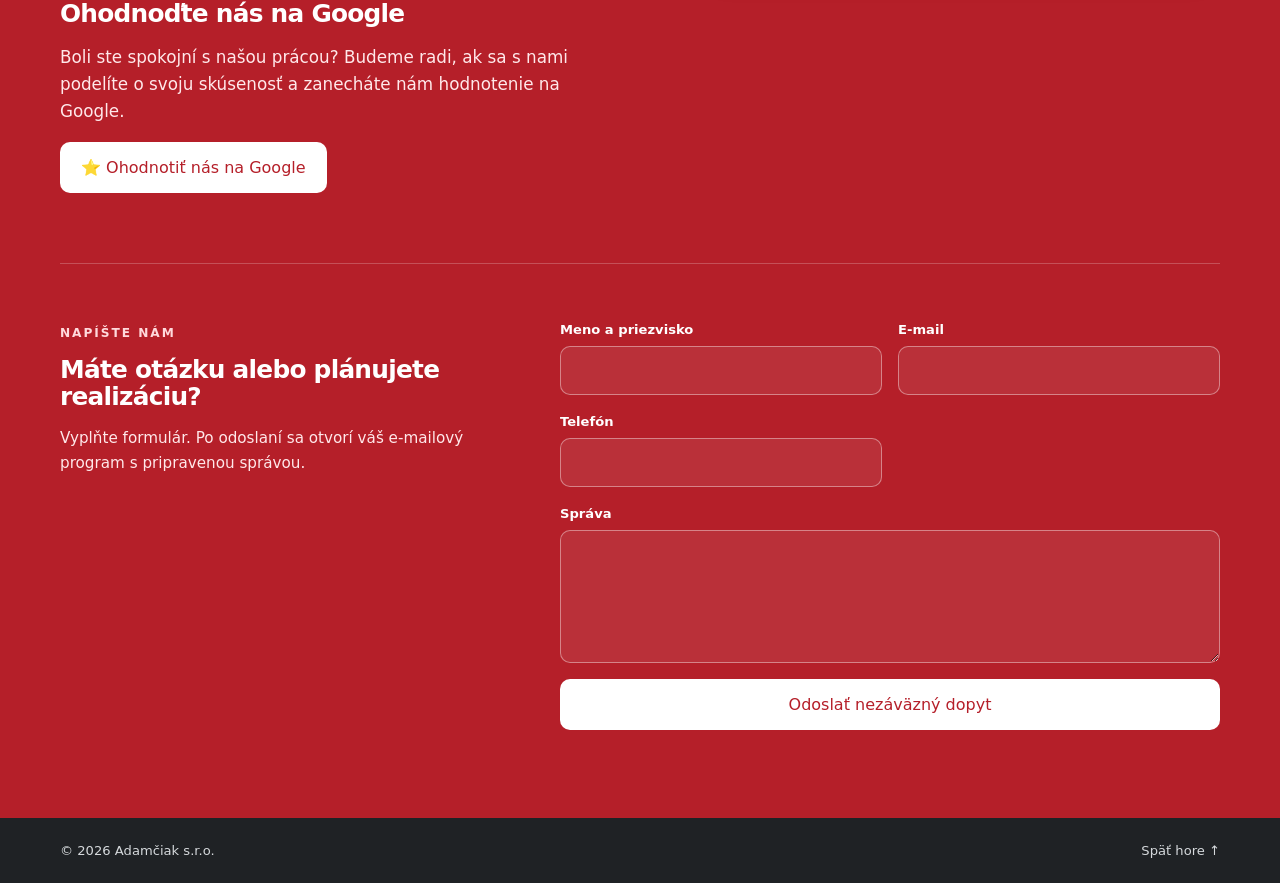
==== commit fb598b26: "Update index.html" ====
--- a/index.html
+++ b/index.html
@@ -168,7 +168,25 @@
         </div>
       </div>
 
-      <div class="container form-wrap">
+      <div class="container google-review">
+  <div class="google-review-content">
+    <span class="eyebrow eyebrow-light">VAŠA SKÚSENOSŤ NÁS ZAUJÍMA</span>
+    <h3>Ohodnoďte nás na Google</h3>
+    <p>
+      Boli ste spokojní s našou prácou? Budeme radi, ak sa s nami
+      podelíte o svoju skúsenosť a zanecháte nám hodnotenie na Google.
+    </p>
+    <a
+      href="https://g.page/r/CdEU4lOafS7lEBM/review"
+      class="button button-light"
+      target="_blank"
+      rel="noopener"
+    >
+      ⭐ Ohodnotiť nás na Google
+    </a>
+  </div>
+</div>
+<div class="container form-wrap">
         <div class="form-intro">
           <span class="eyebrow eyebrow-light">NAPÍŠTE NÁM</span>
           <h3>Máte otázku alebo plánujete realizáciu?</h3>
